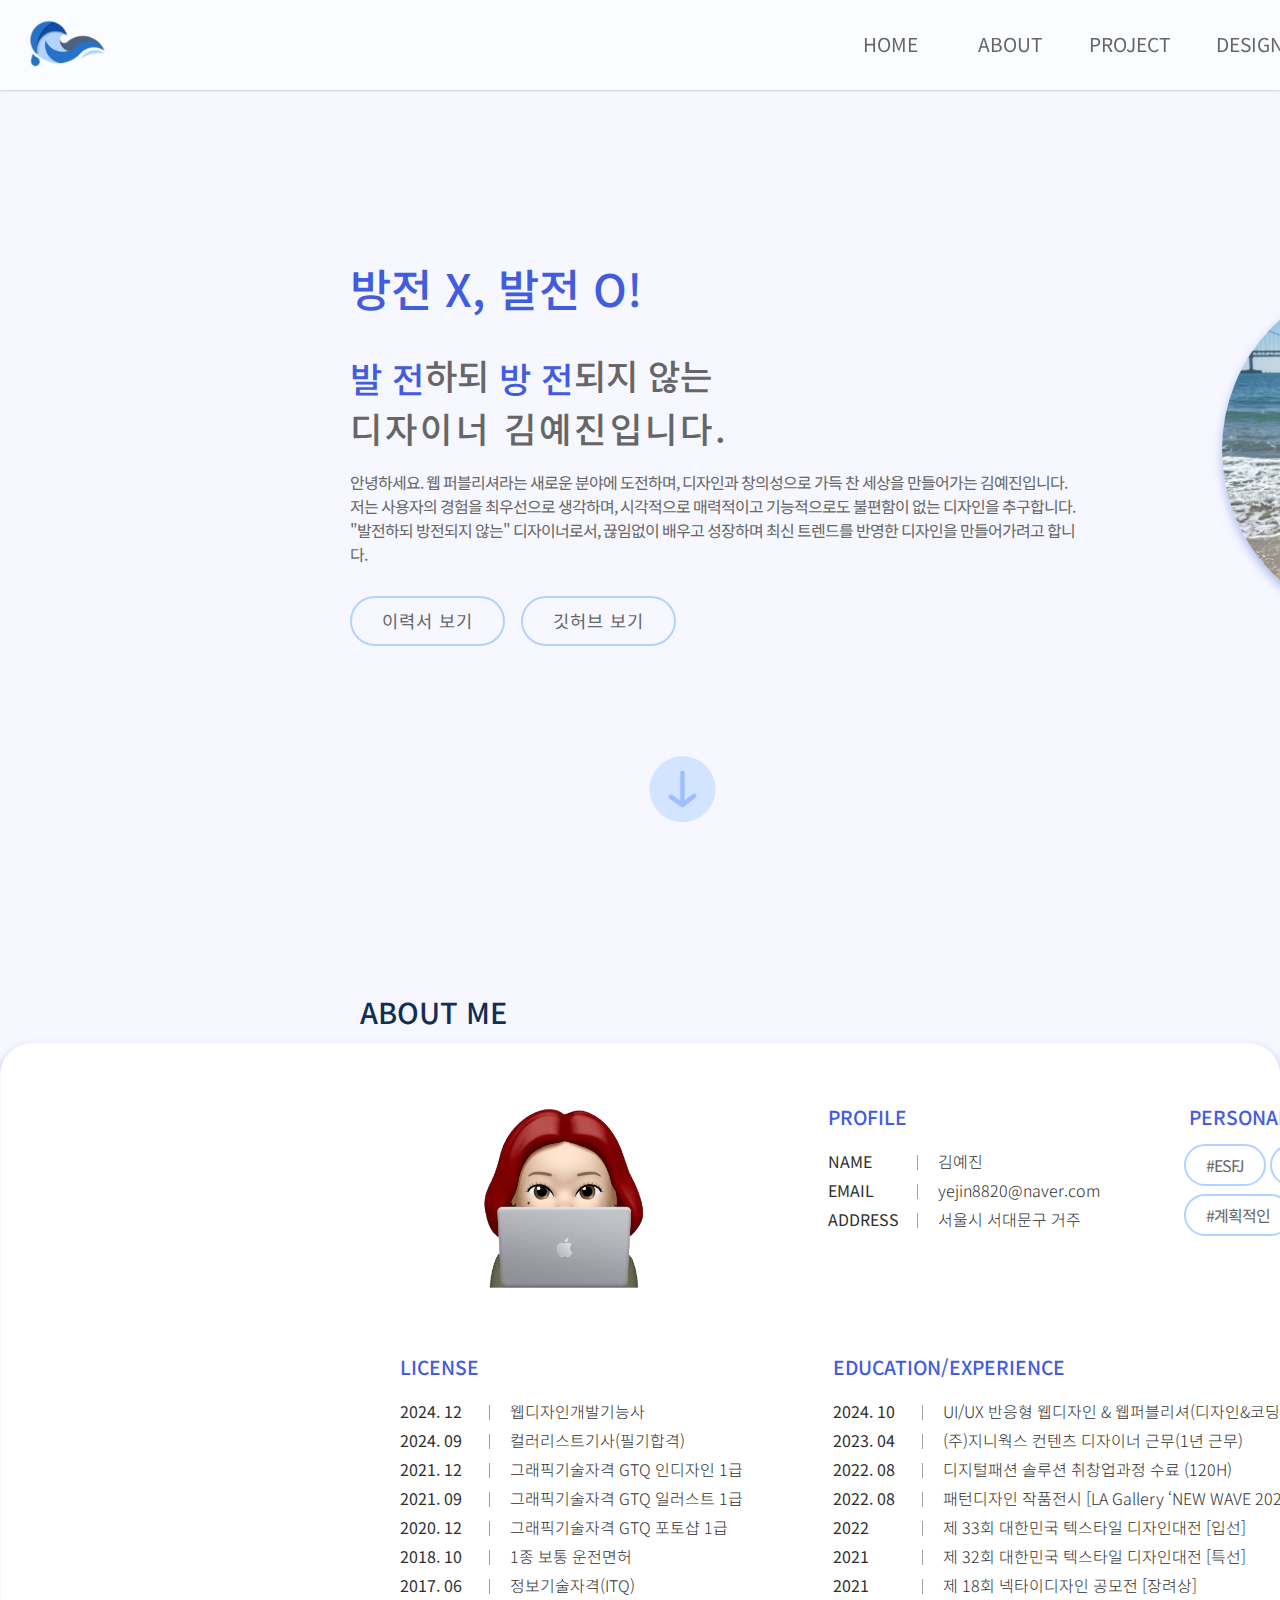
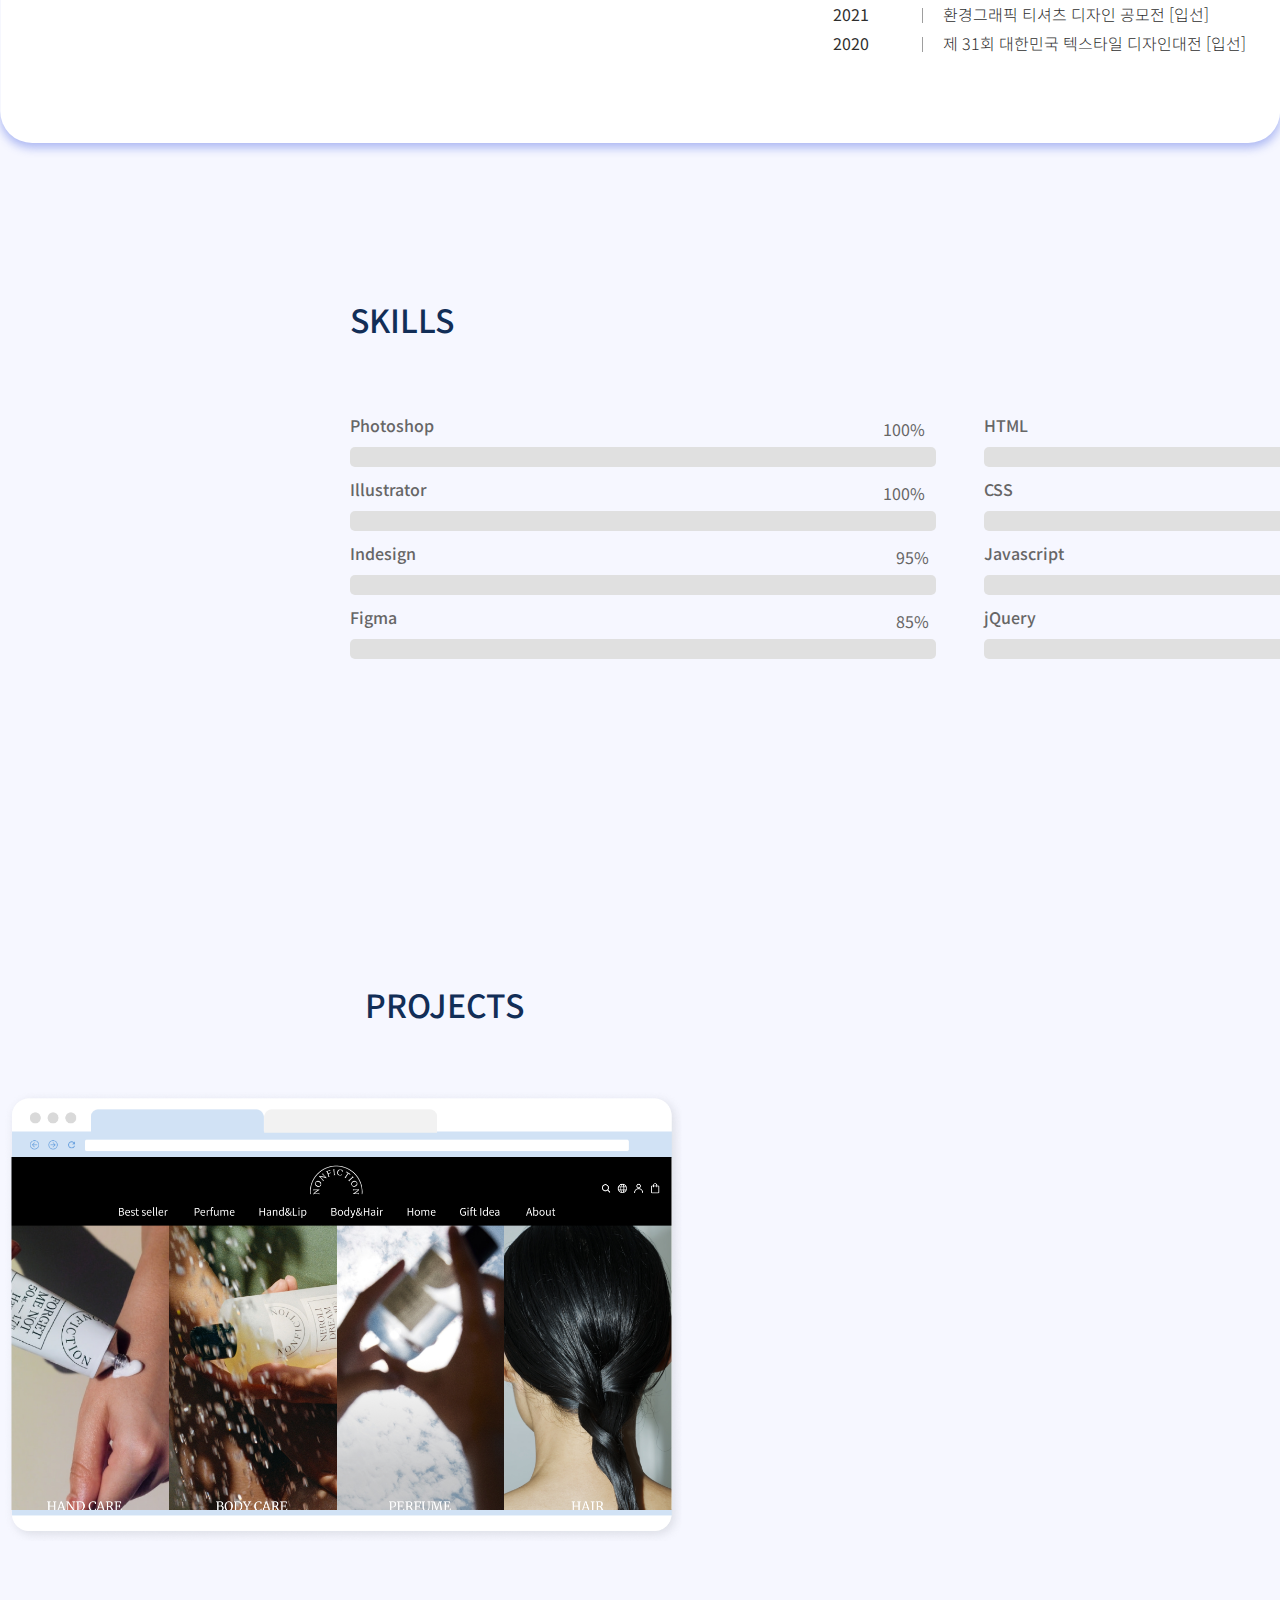
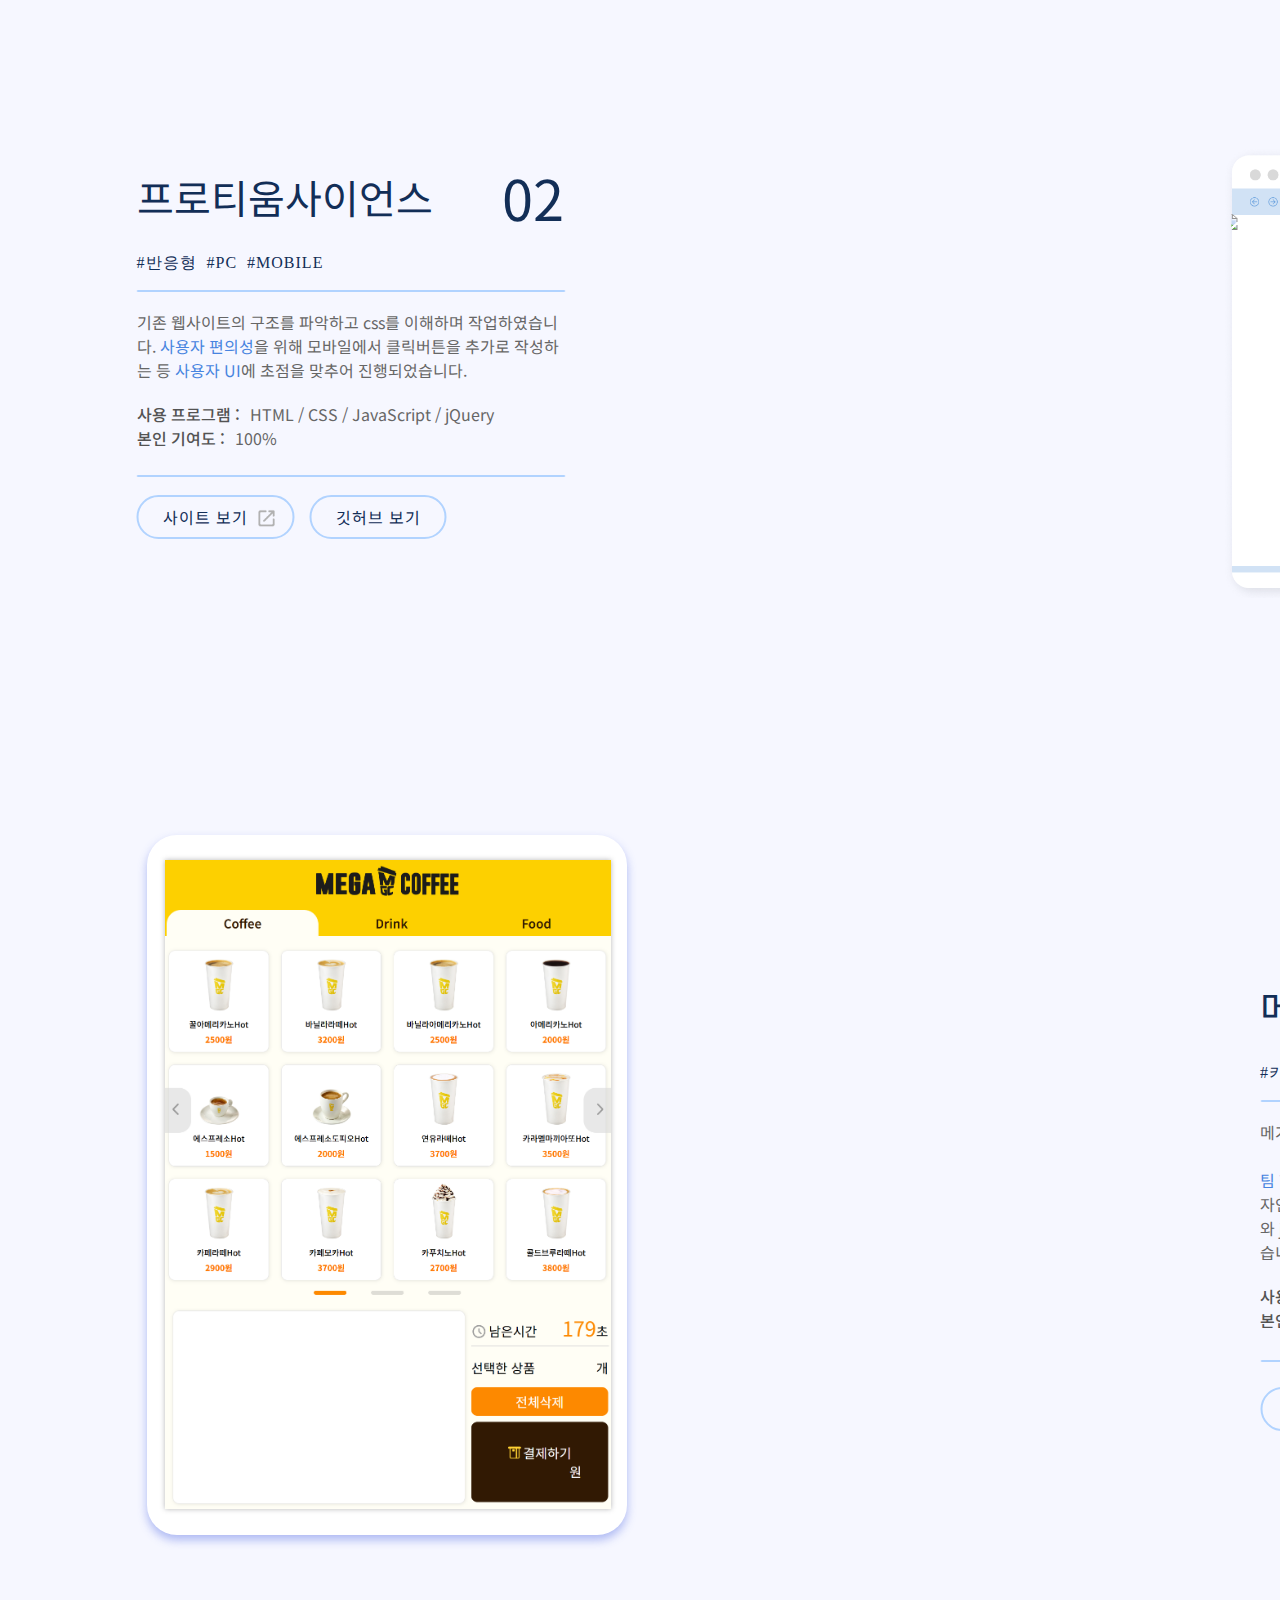
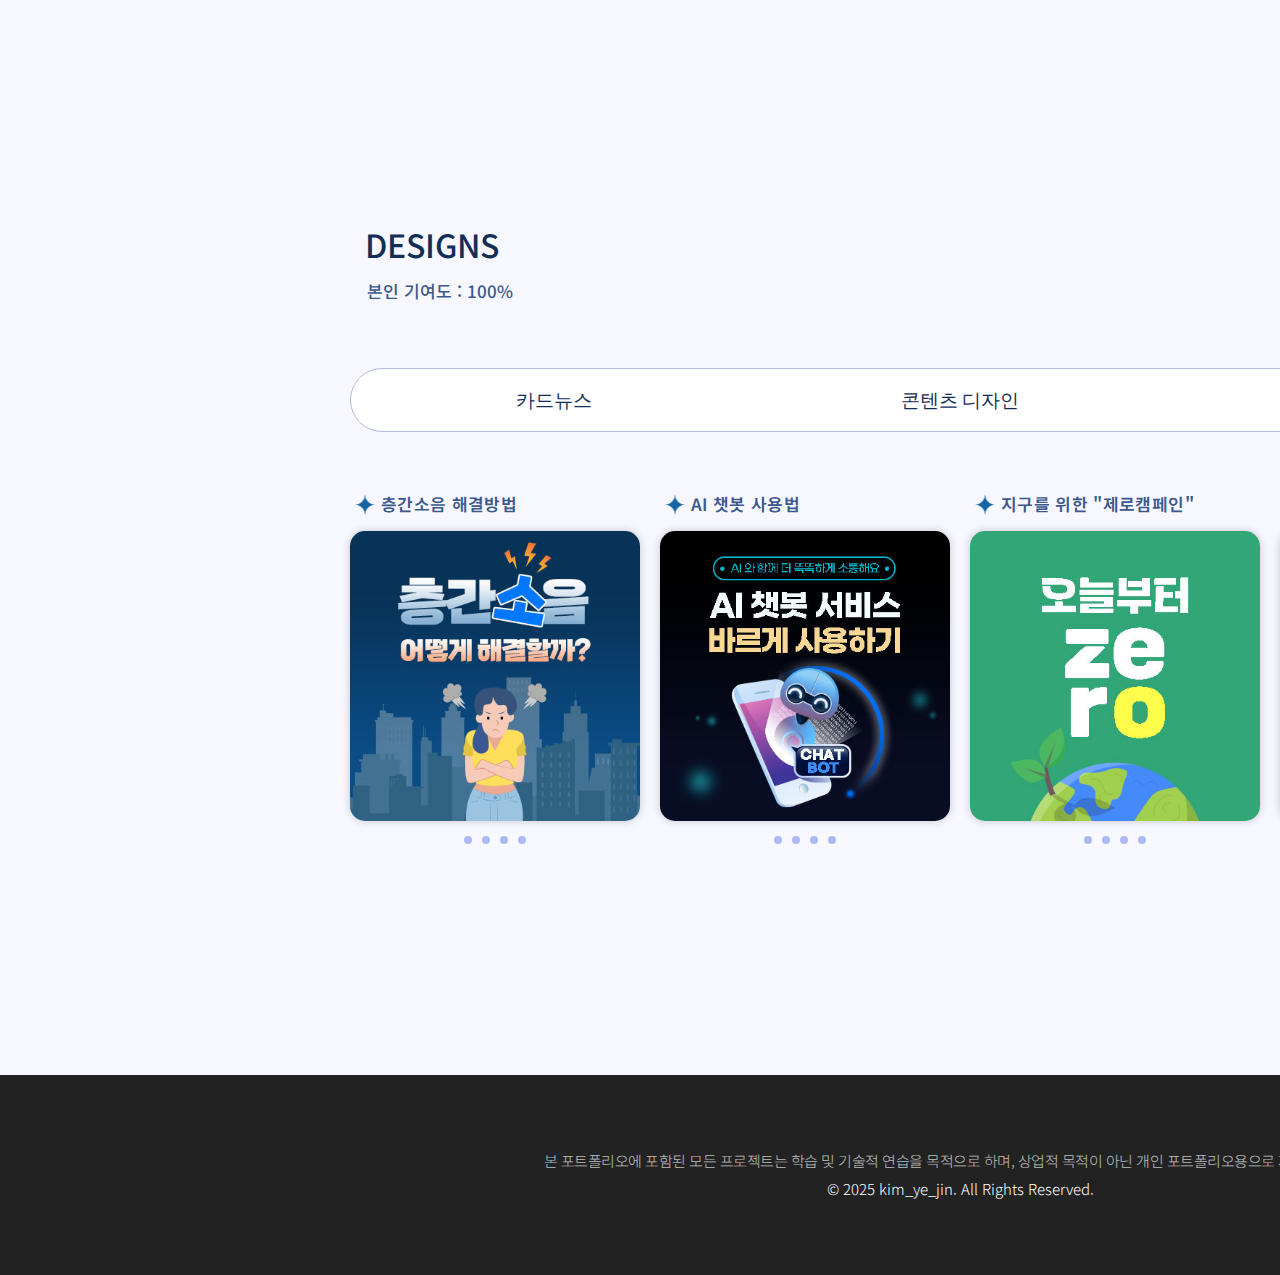
==== index.html @ b855fdb4 "Initial commit" ====
<!DOCTYPE html>
<html lang="ko">
<head>
    <meta charset="UTF-8">
    <meta name="viewport" content="width=device-width, initial-scale=1.0">
    <!-- favicon -->
    <link rel="apple-touch-icon" sizes="57x57" href="imgs/favicon/apple-icon-57x57.png">
    <link rel="apple-touch-icon" sizes="60x60" href="imgs/favicon/apple-icon-60x60.png">
    <link rel="apple-touch-icon" sizes="72x72" href="imgs/favicon/apple-icon-72x72.png">
    <link rel="apple-touch-icon" sizes="76x76" href="imgs/favicon/apple-icon-76x76.png">
    <link rel="apple-touch-icon" sizes="114x114" href="imgs/favicon/apple-icon-114x114.png">
    <link rel="apple-touch-icon" sizes="120x120" href="imgs/favicon/apple-icon-120x120.png">
    <link rel="apple-touch-icon" sizes="144x144" href="imgs/favicon/apple-icon-144x144.png">
    <link rel="apple-touch-icon" sizes="152x152" href="imgs/favicon/apple-icon-152x152.png">
    <link rel="apple-touch-icon" sizes="180x180" href="imgs/favicon/apple-icon-180x180.png">
    <link rel="icon" type="image/png" sizes="192x192" href="imgs/favicon/android-icon-192x192.png">
    <link rel="icon" type="image/png" sizes="32x32" href="imgs/favicon/favicon-32x32.png">
    <link rel="icon" type="image/png" sizes="96x96" href="imgs/favicon/favicon-96x96.png">
    <link rel="icon" type="image/png" sizes="16x16" href="imgs/favicon/favicon-16x16.png">
    <link rel="manifest" href="imgs/favicon/manifest.json">
    <meta name="msapplication-TileColor" content="#ffffff">
    <meta name="msapplication-TileImage" content="imgs/favicon/ms-icon-144x144.png">
    <meta name="theme-color" content="#ffffff">
    <link rel="shortcut icon" href="imgs/favicon/favicon2.png">
    <title>김예진-포트폴리오</title>
    <link rel="stylesheet" href="styles/common.css">
    <link rel="stylesheet" href="styles/intro.css">
    <script src="https://code.jquery.com/jquery-3.7.1.min.js" integrity="sha256-/JqT3SQfawRcv/BIHPThkBvs0OEvtFFmqPF/lYI/Cxo=" crossorigin="anonymous"></script>
    <script src="scripts/intro.js"></script>
    <script src="scripts/modal.js"></script>
    <script src="scripts/swiper.js"></script>
</head>
<body>
<div id="wrapper">
    <header id="header">
        <div class="container">
            <nav>
                <h1>
                    <a href="index.html">김예진의 포트폴리오</a>
                </h1>
                <ul class="gnb">
                    <li>
                        <a href="#home">HOME</a>
                    </li>
                    <li>
                        <a href="#about">ABOUT</a>
                    </li>
                    <li>
                        <a href="#project1">PROJECT</a>
                    </li>
                    <li>
                        <a href="#design">DESIGN</a>
                    </li>
                </ul>
                <ul class="sideNav">
                    <li>
                        <a href="#home">HOME</a>
                    </li>
                    <li>
                        <a href="#about">ABOUT</a>
                    </li>
                    <li>
                        <a href="#project1">PROJECT1</a>
                    </li>
                    <li>
                        <a href="#project2">PROJECT2</a>
                    </li>
                    <li>
                        <a href="#project3">PROJECT3</a>
                    </li>
                    <li>
                        <a href="#design">DESIGN</a>
                    </li>
                    <li>
                        <a href="#footer">DESIGN</a>
                    </li>
                </ul>
            </nav>
        </div>
    </header><!-- // #header End -->

    <div id="main">
        <div class="container">
            <section id="home" class="section">
                <div class="inner">
                    <div class="group group01">
                        <div class="intro">
                            <h3>
                                <span class="desc">
                                    방전 X, 발전 O!
                                </span><br>
                                <span class="line">
                                    <span>발</span>
                                </span>
                                <span class="line">
                                    <span>전</span>
                                </span>
                                하되
                                <span class="line">
                                    <span>방</span>
                                </span>
                                <span class="line">
                                    <span>전</span>
                                </span>
                                되지 않는<br>
                                <span class="note">디자이너 김예진입니다.</span>
                            </h3>
                            <h4>
                                안녕하세요. 웹 퍼블리셔라는 새로운 분야에 도전하며, 디자인과 창의성으로 가득 찬 세상을 만들어가는 김예진입니다.<br>
                                저는 사용자의 경험을 최우선으로 생각하며, 시각적으로 매력적이고 기능적으로도 불편함이 없는 디자인을 추구합니다.<br>
                                "발전하되 방전되지 않는" 디자이너로서, 끊임없이 배우고 성장하며 최신 트렌드를 반영한 디자인을 만들어가려고 합니다.
                            </h6>
                            <div class="links">
                                <a href="https://drive.google.com/file/d/1QbtKqgZjoIJdwl25CCjLU8IOQj7lBeBa/view?usp=sharing" target="_blank">이력서 보기</a>
                                <a href="https://github.com/yexjinxk" target="_blank">깃허브 보기</a>
                            </div>
                        </div>
                        <div class="pic">
                            <img src="imgs/about/IMG_3204.JPG" alt="김예진 사진" />
                        </div>
                    </div>
                </div>
                <div class="scroll-down">
                    <a href="#about">
                        <img src="imgs/about/aboutMe_01.png" alt="아래화살표">
                    </a>
                </div>
            </section>
            <section id="about">
                <h2 class="title">ABOUT ME</h2>
                <div class="box_wrapper"></div>
                <div class="about_ct">
                    <img class="about_img" src="imgs/about/020156617.png" alt="김예진">
                    <div class="about_txt1">
                        <div class="about_tit">
                            <p>PROFILE</p>
                            <dl>
                                <dt class="hidden">프로필</dt>
                                <dd>
                                    <strong>NAME</strong>김예진
                                </dd>
                                <dd>
                                    <strong>EMAIL</strong>yejin8820@naver.com
                                </dd>
                                <dd>
                                    <strong>ADDRESS</strong>서울시 서대문구 거주
                                </dd>
                            </dl>
                        </div>
                    </div>
                    <div class="about_txt2">
                        <div class="about_tit">
                            <p>PERSONALITIES</p>
                            <span>#ESFJ</span>
                            <span>#섬세한</span>
                            <span>#긍정적인</span><br>
                            <span>#계획적인</span>
                            <span>#책임감있는</span>
                        </div>
                    </div>
                </div>
                <div class="about_ct2">
                    <div class="about_txt3">
                        <div class="about_tit">
                            <p>LICENSE</p>
                            <dl>
                                <dt class="hidden">자격증</dt>
                                <dd>
                                    <strong>2024. 12</strong>웹디자인개발기능사
                                </dd>
                                <dd>
                                    <strong>2024. 09</strong>컬러리스트기사(필기합격)
                                </dd>
                                <dd>
                                    <strong>2021. 12</strong>그래픽기술자격 GTQ 인디자인 1급
                                </dd>
                                <dd>
                                    <strong>2021. 09</strong>그래픽기술자격 GTQ 일러스트 1급
                                </dd>
                                <dd>
                                    <strong>2020. 12</strong>그래픽기술자격 GTQ 포토샵 1급
                                </dd>
                                <dd>
                                    <strong>2018. 10</strong>1종 보통 운전면허
                                </dd>
                                <dd>
                                    <strong>2017. 06</strong>정보기술자격(ITQ)
                                </dd>
                            </dl>
                        </div>
                    </div>
                    <div class="about_txt4">
                        <div class="about_tit">
                            <p>EDUCATION/EXPERIENCE</p>
                            <dl>
                                <dt class="hidden">교육/경험사항</dt>
                                <dd>
                                    <strong>2024. 10</strong>UI/UX 반응형 웹디자인 & 웹퍼블리셔(디자인&코딩) 양성과정 수료(760H)
                                </dd>
                                <dd>
                                    <strong>2023. 04</strong>(주)지니웍스 컨텐츠 디자이너 근무(1년 근무)
                                </dd>
                                <dd>
                                    <strong>2022. 08</strong>디지털패션 솔루션 취창업과정 수료 (120H)
                                </dd>
                                <dd>
                                    <strong>2022. 08</strong>패턴디자인 작품전시 [LA Gallery ‘NEW WAVE 2022’展]
                                </dd>
                                <dd>
                                    <strong>2022</strong>제 33회 대한민국 텍스타일 디자인대전 [입선]
                                </dd>
                                <dd>
                                    <strong>2021</strong>제 32회 대한민국 텍스타일 디자인대전 [특선]
                                </dd>
                                <dd>
                                    <strong>2021</strong>제 18회 넥타이디자인 공모전 [장려상]
                                </dd>
                                <dd>
                                    <strong>2021</strong>환경그래픽 티셔츠 디자인 공모전 [입선]
                                </dd>
                                <dd>
                                    <strong>2020</strong>제 31회 대한민국 텍스타일 디자인대전 [입선]
                                </dd>
                            </dl>
                        </div>
                    </div>
            </section>
            <div id="skills">
                <h2 class="title">SKILLS</h2>
                <div class="skill_bar">
                    <div class="skill_left">
                        <div class="photoshop">
                            <p>Photoshop</p>
                            <div class="bar">
                                <span class="pbar" style="--p: 100%;"></span>
                                <span class="bar_counter">100%</span>
                            </div>
                        </div>
                        <div class="illustrator">
                            <p>Illustrator</p>
                            <div class="bar">
                                <span class="pbar" style="--p: 100%;"></span>
                                <span class="bar_counter">100%</span>
                            </div>
                        </div>
                        <div class="indesign">
                            <p>Indesign</p>
                            <div class="bar">
                                <span class="pbar" style="--p: 95%;"></span>
                                <span class="bar_counter">95%</span>
                            </div>
                        </div>
                        <div class="figma">
                            <p>Figma</p>
                            <div class="bar">
                                <span class="pbar" style="--p: 85%;"></span>
                                <span class="bar_counter">85%</span>
                            </div>
                        </div>
                    </div>
                    <div class="skill_right">
                        <div class="html-5">
                            <p>HTML</p>
                            <div class="bar">
                                <span class="pbar" style="--p: 85%;"></span>
                                <span class="bar_counter">85%</span>
                            </div>
                        </div>
                        <div class="css">
                            <p>CSS</p>
                            <div class="bar">
                                <span class="pbar" style="--p: 85%;"></span>
                                <span class="bar_counter">85%</span>
                            </div>
                        </div>
                        <div class="javascript">
                            <p>Javascript</p>
                            <div class="bar">
                                <span class="pbar" style="--p: 70%;"></span>
                                <span class="bar_counter">70%</span>
                            </div>
                        </div>
                        <div class="jquery">
                            <p>jQuery</p>
                            <div class="bar">
                                <span class="pbar" style="--p: 65%;"></span>
                                <span class="bar_counter">65%</span>
                            </div>
                        </div>
                    </div>
                </div>
            </div>
            <section id="project1">
                <h2 class="title">PROJECTS</h2>
                <div class="project1_ct">
                    <div class="frame p1-left">
                        <img src="imgs/pf01/web-frame.png" alt="browser">
                        <a href="pj/nonfiction/index.html" target="_blank" class="hidden">
                            <img src="imgs/pf01/main-desktop.png" alt="project1">
                        </a>
                    </div>
                    <div class="infos p1-right">
                        <div class="infos-box">
                            <div class="title-box">
                                <h3 class="infos-name">논픽션 <em>01</em>
                                </h3>
                                <span>#반응형 &nbsp;#리디자인 &nbsp;#PC &nbsp;#MOBILE</span>
                            </div>
                            <ul class="explain-box">
                                <li>
                                    <p><em>반응형</em> 리디자인 웹사이트, 논픽션 홈페이지입니다.<br>기존 웹사이트를 '쇼핑몰' 홍보 목적으로 재디자인하였으며,<br><em>웹 접근성</em>을 고려하여 HTML로 전체적인 레이아웃과 구조를 잡고, <br>스타일 가이드, 타이포그래피, 여백의 통일성 등 레이아웃을 구성하는데 있어 Figma를 활용했습니다.
                                    </p>
                                </li>
                                <li>
                                    <span class="bold">사용 프로그램 :</span>HTML / CSS / JavaScript / jQuery / Figma
                                </li>
                                <li>
                                    <span class="bold">본인 기여도 :</span>100%
                                </li>
                            </ul>
                            <div class="btn-box">
                                <a href="#" class="ui-components">UI 컴포넌트 보기</a>
                                <a href="pj/nonfiction/index.html" class="demo-site" target="_blank">사이트 보기</a>
                                <a href="https://github.com/yexjinxk/nonfiction" target="_blank">깃허브 보기</a>
                            </div>
                        </div>
                    </div>
                </div>
                <div class="modal-backdrop components">
                    <div class="modal-components">
                        <div class="contents">
                            <h1>UI Components</h1>
                            <p class="img-mask">
                                <img src="imgs/pf01/components.jpg" alt="ui-components">
                            </p>
                        </div>
                        <span class="btn-close">
                            <img src="imgs/common/cancel_8371049.png" alt="닫기">
                        </span>
                    </div>
                </div>
            </section>
            <section id="project2">
                <div class="project2_ct">
                    <div class="infos p2-left">
                        <div class="infos-box">
                            <div class="title-box">
                                <h3 class="infos-name">프로티움사이언스 <em>02</em>
                                </h3>
                                <span>#반응형 &nbsp;#PC &nbsp;#MOBILE</span>
                            </div>
                            <ul class="explain-box">
                                <li>
                                    <p>기존 웹사이트의 구조를 파악하고 css를 이해하며 작업하였습니다. <em>사용자 편의성</em>을 위해 모바일에서 클릭버튼을 추가로 작성하는 등 <em>사용자 UI</em>에 초점을 맞추어 진행되었습니다.
                                    </p>
                                </li>
                                <li>
                                    <span class="bold">사용 프로그램 :</span>HTML / CSS / JavaScript / jQuery
                                </li>
                                <li>
                                    <span class="bold">본인 기여도 :</span>100%
                                </li>
                            </ul>
                            <div class="btn-box">
                                <a href="pj/protium/index.html" class="demo-site" target="_blank">사이트 보기</a>
                                <a href="https://github.com/yexjinxk/protium" target="_blank">깃허브 보기
                                </a>
                            </div>
                            <div class="modal-backdrop components">
                                <div class="modal-components">
                                    <div class="contents">
                                        <h1>UI Components</h1>
                                        <p class="img-mask">
                                            <img src="imgs/pf01/components.png" alt="ui-components">
                                        </p>
                                    </div>
                                    <span class="btn-close">
                                        <img src="imgs/common/cancel_8371049.png" alt="닫기">
                                    </span>
                                </div>
                            </div>
                        </div>
                    </div>
                    <div class="frame p2-right">
                        <img src="imgs/pf01/web-frame.png" alt="browser">
                        <a href="pj/protium/index.html" target="_blank" class="hidden">
                            <img src="imgs/pf02/pro-main-desktop.png" alt="project2">
                        </a>
                    </div>
                </div>
            </section>
            <section id="project3">
                <div class="project3_ct">
                    <div class="frame p3-left">
                        <div onclick="window.open('pj/kiosk/index.html', '_blank')" style="cursor: pointer;">
                            <img src="imgs/pf03/-kiosk.png" alt="project3">
                            <p class="hover-img">
                                <span class="more-icon">
                                    <img src="imgs/common/link.png" alt="이동 버튼">
                                    <span>Click!</span>
                                </span>
                            </p>
                        </div>
                    </div>
                    <div class="infos p3-right">
                        <div class="infos-box">
                            <div class="title-box">
                                <h3 class="infos-name">메가커피 키오스크 <em>03</em>
                                </h3>
                                <span>#키오스크 &nbsp;#리디자인</span>
                            </div>
                            <ul class="explain-box">
                                <li>
                                    <p>메가커피 키오스크 <em>UI 개선</em> 프로젝트입니다.<br><br>
                                    <em>팀 협업 프로젝트</em>로 진행되었고, 브랜드의 아이덴티티에 맞는 디자인적 요소와 사용자 경험을 고려하여 리디자인 후 Javascript와 jQuery를 이용해 동적인 기능을 추가하여 프로젝트를 완성했습니다.
                                    </p>
                                </li>
                                <li>
                            <span class="bold">사용 프로그램 :</span>HTML / CSS / JavaScript / jQuery / Figma
                                </li>
                                <li>
                                    <span class="bold">본인 기여도 :</span>40% (팀 프로젝트)
                                </li>
                            </ul>
                            <div class="btn-box">
                                <a href="pj/kiosk/index.html" class="demo-site" target="_blank">키오스크 바로가기</a>
                                <a href="https://github.com/yexjinxk/kiosk" target="_blank">깃허브 보기</a>
                            </div>
                        </div>
                    </div>
                </div>
            </section>
            <section id="design">
                <h2 class="title">DESIGNS</h2>
                <h4>본인 기여도 : 100%</h4>
                <div class="tab_wrapper">
                    <ul class="tab-menu">
                        <li>
                            <a href="#cardnews">
                                <span>카드뉴스</span>
                            </a>
                        </li>
                        <li>
                            <a href="#contents_design">
                                <span>콘텐츠 디자인</span>
                            </a>
                        </li>
                        <li>
                            <a href="#" class="design_portfolio">
                                <span>실무 웹디자인</span>
                            </a>
                        </li>
                    </ul>
                    <div id="tab-content">
                        <div id="cardnews">
                            <div class="design-container">
                                <div class="subtitle">
                                    <p><img src="imgs/pf04/light.png" alt="bright"></p>
                                    <p>층간소음 해결방법</p>
                                </div>
                                <div class="card">
                                    <ul class="design-box">
                                        <li class="graphic-thumb">
                                            <div class="img_box">
                                                <img src="imgs/pf04/news4-1.jpg" alt="카드뉴스4-1" class="pic">
                                            </div>
                                        </li>
                                        <li class="graphic-thumb">
                                            <div class="img_box">
                                                <img src="imgs/pf04/news4-2.jpg" alt="카드뉴스4-2" class="pic">
                                            </div>
                                        </li>
                                        <li class="graphic-thumb">
                                            <div class="img_box">
                                                <img src="imgs/pf04/news4-3.jpg" alt="카드뉴스4-3" class="pic">
                                            </div>
                                        </li>
                                        <li class="graphic-thumb">
                                            <div class="img_box">
                                                <img src="imgs/pf04/news4-4.jpg" alt="카드뉴스4-4" class="pic">
                                            </div>
                                        </li>
                                    </ul>
                                    <div class="hover-img">
                                        <span class="more-icon">
                                            <img src="imgs/common/search icon.png" alt="돋보기 버튼">
                                        </span>
                                    </div>
                                    <div class="modal-backdrop components">
                                        <div class="modal-components">
                                            <div class="contents">
                                                <p class="img-mask">
                                                    <img src="imgs/pf04/news4-1.jpg" alt="카드뉴스4-1" class="pic">
                                                    <img src="imgs/pf04/news4-2.jpg" alt="카드뉴스4-2" class="pic">
                                                    <img src="imgs/pf04/news4-3.jpg" alt="카드뉴스4-3" class="pic">
                                                    <img src="imgs/pf04/news4-4.jpg" alt="카드뉴스4-4" class="pic">
                                                </p>
                                                <p class="icon">
                                                    <a href="#" class="back"><img src="imgs/common/arrow_back_ios.svg" alt="back"></a>
                                                    <a href="#" class="forward"><img src="imgs/common/arrow_forward_ios.svg" alt="forward"></a>
                                                </p>
                                            </div>
                                            <span class="btn-close">
                                                <img src="imgs/common/cancel_8371049.png" alt="닫기">
                                            </span>
                                        </div>
                                    </div>
                                </div>
                                <div class="custom-pagination" id="pagination1">
                                    <span class="pagination-bullet"></span>
                                    <span class="pagination-bullet"></span>
                                    <span class="pagination-bullet"></span>
                                    <span class="pagination-bullet"></span>
                                </div>
                            </div>
                            <div class="design-container">
                                <div class="subtitle">
                                    <p><img src="imgs/pf04/light.png" alt="bright"></p>
                                    <p>AI 챗봇 사용법</p>
                                </div>
                                <div class="card">
                                    <ul class="design-box">
                                        <li class="graphic-thumb">
                                            <div class="img_box">
                                                <img src="imgs/pf04/news2-1.jpg" alt="카드뉴스2-1" class="pic">
                                            </div>
                                        </li>
                                        <li class="graphic-thumb">
                                            <div class="img_box">
                                                <img src="imgs/pf04/news2-2.jpg" alt="카드뉴스2-2" class="pic">
                                            </div>
                                        </li>
                                        <li class="graphic-thumb">
                                            <div class="img_box">
                                                <img src="imgs/pf04/news2-3.jpg" alt="카드뉴스2-3" class="pic">
                                            </div>
                                        </li>
                                        <li class="graphic-thumb">
                                            <div class="img_box">
                                                <img src="imgs/pf04/news2-4.jpg" alt="카드뉴스2-4" class="pic">
                                            </div>
                                        </li>
                                    </ul>
                                    <div class="hover-img">
                                        <span class="more-icon">
                                            <img src="imgs/common/search icon.png" alt="돋보기 버튼">
                                        </span>
                                    </div>
                                </div>
                                <div class="custom-pagination" id="pagination1">
                                    <span class="pagination-bullet"></span>
                                    <span class="pagination-bullet"></span>
                                    <span class="pagination-bullet"></span>
                                    <span class="pagination-bullet"></span>
                                </div>
                                <div class="modal-backdrop components">
                                    <div class="modal-components">
                                        <div class="contents">
                                            <p class="img-mask">
                                                <img src="imgs/pf04/news2-1.jpg" alt="카드뉴스2-1" class="pic">
                                                <img src="imgs/pf04/news2-2.jpg" alt="카드뉴스2-2" class="pic">
                                                <img src="imgs/pf04/news2-3.jpg" alt="카드뉴스2-3" class="pic">
                                                <img src="imgs/pf04/news2-4.jpg" alt="카드뉴스2-4" class="pic">
                                            </p>
                                            <p class="icon">
                                                <a href="#" class="back"><img src="imgs/common/arrow_back_ios.svg" alt="back"></a>
                                                <a href="#" class="forward"><img src="imgs/common/arrow_forward_ios.svg" alt="forward"></a>
                                            </p>
                                        </div>
                                        <span class="btn-close">
                                            <img src="imgs/common/cancel_8371049.png" alt="닫기">
                                        </span>
                                    </div>
                                </div>
                            </div>
                            <div class="design-container">
                                <div class="subtitle">
                                    <p><img src="imgs/pf04/light.png" alt="bright"></p>
                                    <p>지구를 위한 "제로캠페인"</p>
                                </div>
                                <div class="card">
                                    <ul class="design-box">
                                        <li class="graphic-thumb">
                                            <div class="img_box">
                                                <img src="imgs/pf04/news1-1.jpg" alt="카드뉴스1-1" class="pic">
                                            </div>
                                        </li>
                                        <li class="graphic-thumb">
                                            <div class="img_box">
                                                <img src="imgs/pf04/news1-2.jpg" alt="카드뉴스1-2" class="pic">
                                            </div>
                                        </li>
                                        <li class="graphic-thumb">
                                            <div class="img_box">
                                                <img src="imgs/pf04/news1-3.jpg" alt="카드뉴스1-3" class="pic">
                                            </div>
                                        </li>
                                        <li class="graphic-thumb">
                                            <div class="img_box">
                                                <img src="imgs/pf04/news1-4.jpg" alt="카드뉴스1-4" class="pic">
                                            </div>
                                        </li>
                                    </ul>
                                    <div class="hover-img">
                                        <span class="more-icon">
                                            <img src="imgs/common/search icon.png" alt="돋보기 버튼">
                                        </span>
                                    </div>
                                </div>
                                <div class="custom-pagination" id="pagination1">
                                    <span class="pagination-bullet"></span>
                                    <span class="pagination-bullet"></span>
                                    <span class="pagination-bullet"></span>
                                    <span class="pagination-bullet"></span>
                                </div>
                                <div class="modal-backdrop components">
                                    <div class="modal-components">
                                        <div class="contents">
                                            <p class="img-mask">
                                                <img src="imgs/pf04/news1-1.jpg" alt="카드뉴스1-1" class="pic">
                                                <img src="imgs/pf04/news1-2.jpg" alt="카드뉴스1-2" class="pic">
                                                <img src="imgs/pf04/news1-3.jpg" alt="카드뉴스1-3" class="pic">
                                                <img src="imgs/pf04/news1-4.jpg" alt="카드뉴스1-4" class="pic">
                                            </p>
                                            <p class="icon">
                                                <a href="#" class="back"><img src="imgs/common/arrow_back_ios.svg" alt="back"></a>
                                                <a href="#" class="forward"><img src="imgs/common/arrow_forward_ios.svg" alt="forward"></a>
                                            </p>
                                        </div>
                                        <span class="btn-close">
                                            <img src="imgs/common/cancel_8371049.png" alt="닫기">
                                        </span>
                                    </div>
                                </div>
                            </div>
                            <div class="design-container">
                                <div class="subtitle">
                                    <p><img src="imgs/pf04/light.png" alt="bright"></p>
                                    <p>연금보험 알아보기</p>
                                </div>
                                <div class="card">
                                    <ul class="design-box">
                                        <li class="graphic-thumb">
                                            <div class="img_box">
                                                <img src="imgs/pf04/news3-1.jpg" alt="카드뉴스3-1" class="pic">
                                            </div>
                                        </li>
                                        <li class="graphic-thumb">
                                            <div class="img_box">
                                                <img src="imgs/pf04/news3-2.jpg" alt="카드뉴스3-2" class="pic">
                                            </div>
                                        </li>
                                        <li class="graphic-thumb">
                                            <div class="img_box">
                                                <img src="imgs/pf04/news3-3.jpg" alt="카드뉴스3-3" class="pic">
                                            </div>
                                        </li>
                                        <li class="graphic-thumb">
                                            <div class="img_box">
                                                <img src="imgs/pf04/news3-4.jpg" alt="카드뉴스3-4" class="pic">
                                            </div>
                                        </li>
                                    </ul>
                                    <div class="hover-img">
                                        <span class="more-icon">
                                            <img src="imgs/common/search icon.png" alt="돋보기 버튼">
                                        </span>
                                    </div>
                                </div>
                                <div class="custom-pagination" id="pagination1">
                                    <span class="pagination-bullet"></span>
                                    <span class="pagination-bullet"></span>
                                    <span class="pagination-bullet"></span>
                                    <span class="pagination-bullet"></span>
                                </div>
                                <div class="modal-backdrop components">
                                    <div class="modal-components">
                                        <div class="contents">
                                            <p class="img-mask">
                                                <img src="imgs/pf04/news3-1.jpg" alt="카드뉴스3-1" class="pic">
                                                <img src="imgs/pf04/news3-2.jpg" alt="카드뉴스3-2" class="pic">
                                                <img src="imgs/pf04/news3-3.jpg" alt="카드뉴스3-3" class="pic">
                                                <img src="imgs/pf04/news3-4.jpg" alt="카드뉴스3-4" class="pic">
                                            </p>
                                            <p class="icon">
                                                <a href="#" class="back"><img src="imgs/common/arrow_back_ios.svg" alt="back"></a>
                                                <a href="#" class="forward"><img src="imgs/common/arrow_forward_ios.svg" alt="forward"></a>
                                            </p>
                                        </div>
                                        <span class="btn-close">
                                            <img src="imgs/common/cancel_8371049.png" alt="닫기">
                                        </span>
                                    </div>
                                </div>
                            </div>
                        </div>
                        <div id="contents_design">
                            <ul class="design-box">
                                <li class="graphic-thumb">
                                    <div class="img_box">
                                        <img src="imgs/pf04/cont16.jpg" alt="콘텐츠디자인1" class="pic">
                                    </div>
                                </li>
                                <li class="graphic-thumb">
                                    <div class="img_box">
                                        <img src="imgs/pf04/cont11.jpg" alt="콘텐츠디자인2" class="pic">
                                    </div>
                                </li>
                                <li class="graphic-thumb">
                                    <div class="img_box">
                                        <img src="imgs/pf04/cont12.jpg" alt="콘텐츠디자인3" class="pic">
                                    </div>
                                </li>
                                <li class="graphic-thumb">
                                    <div class="img_box">
                                        <img src="imgs/pf04/cont17.jpg" alt="콘텐츠디자인4" class="pic">
                                    </div>
                                </li>
                                <li class="graphic-thumb">
                                    <div class="img_box">
                                        <img src="imgs/pf04/cont09.jpg" alt="콘텐츠디자인5" class="pic">
                                    </div>
                                </li>
                            </ul>
                            <ul class="design-box">
                                <li class="graphic-thumb">
                                    <div class="img_box">
                                        <img src="imgs/pf04/cont15.jpg" alt="콘텐츠디자인6" class="pic">
                                    </div>
                                </li>
                                <li class="graphic-thumb">
                                    <div class="img_box">
                                        <img src="imgs/pf04/cont22.jpg" alt="콘텐츠디자인7" class="pic">
                                    </div>
                                </li>
                                <li class="graphic-thumb">
                                    <div class="img_box">
                                        <img src="imgs/pf04/cont23.jpg" alt="콘텐츠디자인8" class="pic">
                                    </div>
                                </li>
                                <li class="graphic-thumb">
                                    <div class="img_box">
                                        <img src="imgs/pf04/cont06.jpg" alt="콘텐츠디자인9" class="pic">
                                    </div>
                                </li>
                                <li class="graphic-thumb">
                                    <div class="img_box">
                                        <img src="imgs/pf04/cont21.jpg" alt="콘텐츠디자인10" class="pic">
                                    </div>
                                </li>
                                <li class="graphic-thumb">
                                    <div class="img_box">
                                        <img src="imgs/pf04/cont19.jpg" alt="콘텐츠디자인11" class="pic">
                                    </div>
                                </li>
                            </ul>
                            <ul class="design-box">
                                <li class="graphic-thumb">
                                    <div class="img_box">
                                        <img src="imgs/pf04/cont08.jpg" alt="콘텐츠디자인12" class="pic">
                                    </div>
                                </li>
                                <li class="graphic-thumb">
                                    <div class="img_box">
                                        <img src="imgs/pf04/cont05.jpg" alt="콘텐츠디자인13" class="pic">
                                    </div>
                                </li>
                                <li class="graphic-thumb">
                                    <div class="img_box">
                                        <img src="imgs/pf04/cont18.jpg" alt="콘텐츠디자인14" class="pic">
                                    </div>
                                </li>
                                <li class="graphic-thumb">
                                    <div class="img_box">
                                        <img src="imgs/pf04/cont20.jpg" alt="콘텐츠디자인15" class="pic">
                                    </div>
                                </li>
                                <li class="graphic-thumb">
                                    <div class="img_box">
                                        <img src="imgs/pf04/cont04.jpg" alt="콘텐츠디자인16" class="pic">
                                    </div>
                                </li>
                                <li class="graphic-thumb">
                                    <div class="img_box">
                                        <img src="imgs/pf04/cont14.jpg" alt="콘텐츠디자인17" class="pic">
                                    </div>
                                </li>
                            </ul>
                            <ul class="design-box">
                                <li class="graphic-thumb">
                                    <div class="img_box">
                                        <img src="imgs/pf04/cont07.jpg" alt="콘텐츠디자인18" class="pic">
                                    </div>
                                </li>
                                <li class="graphic-thumb">
                                    <div class="img_box">
                                        <img src="imgs/pf04/cont02.jpg" alt="콘텐츠디자인19" class="pic">
                                    </div>
                                </li>
                                <li class="graphic-thumb">
                                    <div class="img_box">
                                        <img src="imgs/pf04/cont13.jpg" alt="콘텐츠디자인20" class="pic">
                                    </div>
                                </li>
                                <li class="graphic-thumb">
                                    <div class="img_box">
                                        <img src="imgs/pf04/cont03.jpg" alt="콘텐츠디자인21" class="pic">
                                    </div>
                                </li>
                                <li class="graphic-thumb">
                                    <div class="img_box">
                                        <img src="imgs/pf04/cont01.jpg" alt="콘텐츠디자인22" class="pic">
                                    </div>
                                </li>
                            </ul>
                        </div>
                        <div id="web_design">
                            <div class="modal-backdrop components">
                                <div class="modal-components">
                                    <div class="contents">
                                        <p class="img-mask">
                                            <img src="imgs/pf04/web design.png" alt="web_design">
                                        </p>
                                    </div>
                                    <span class="btn-close">
                                        <img src="imgs/common/cancel_8371049.png" alt="닫기">
                                    </span>
                                </div>
                            </div>
                        </div>
                    </div>
                </div>
            </section>
        </div>
    </div>
    <div id="footer">
        <div class="container">
            <div class="ft_txt1">
                본 포트폴리오에 포함된 모든 프로젝트는 학습 및 기술적 연습을 목적으로 하며, 상업적 목적이 아닌 개인 포트폴리오용으로 제작되었습니다.
            </div>
            <div class="ft_txt2">
                © 2025 kim_ye_jin. All Rights Reserved.
            </div>
        </div>
    </div>
</div><!-- // #wrapper End -->
</body>
</html>
---- styles/common.css ----
@charset "utf-8";
@import url('https://fonts.googleapis.com/css2?family=Noto+Sans+KR:wght@100..900&display=swap');
@font-face {
    font-family: 'GmarketSansMedium';
    src: url('https://fastly.jsdelivr.net/gh/projectnoonnu/noonfonts_2001@1.1/GmarketSansMedium.woff') format('woff');
    font-weight: normal;
    font-style: normal;
}


body, div, header, h1, h2, h3, h4, dl, dt, dd, ul, ol, li, p, fieldset, address { box-sizing:border-box; padding:0; margin:0 }
strong, em, a, button, input { box-sizing:border-box }
h1, h2, h3, h4, strong { font-weight:normal; font-size:1rem; }
ul, ol, li { list-style:none }
a { text-decoration:none }
address { font-style:normal }
fieldset { border:0 none }
button { cursor:pointer }

body { 
    height:100vh;
    font-family:"Noto Sans KR", -apple-system, BlinkMacSystemFont, "Malgun Gothic", "맑은 고딕", helvetica, "Apple SD Gothic Neo", sans-serif; 
    line-height:1.5; 
    font-weight:300;
    font-size:16px;
    color:#666; 
}


a, a:hover {
    color:#666
}

img { vertical-align:top;}

.hidden {
    width:0; height:0;
    line-height:0;
    font-size:0;
    text-indent:-9999px;
}

/* 스크롤바 기본 */
::-webkit-scrollbar {
    width:12px;
}

::-webkit-scrollbar-track {
    background: #dadada;
}

::-webkit-scrollbar-thumb {
    background: #888;
    border-radius: 10px;
}

::-webkit-scrollbar-thumb:hover {
    background: #555;
}

html{
    scroll-behavior: smooth;
}

/* *** header *** */
#wrapper {
    min-width:1920px;
    overflow-x:auto
}
section{text-align: center;}

#header {
    position:fixed; left:0; top:0;
    z-index:50;
    display:flex;
    align-items:center;
    width:100%;
    min-width:1024px;
    height:90px;
    background-color:#fbfcff;
    box-shadow: 0 1px 2px 0 rgba(78, 102, 183, 0.28);
    backdrop-filter: blur(8.4px);
}
.container{
    max-width: 1280px;
    width: 100%;
    height: 100%;
    margin: 0 auto;
    padding: 0px 30px;
}
nav{
    height: 90px;
    width: 1280px;
    padding: 25px 0px;
}
nav h1{
    width: 75px; height: 75px;
    position: fixed;
    background: url(../imgs/favicon/favicon-96x96.png) left center / contain no-repeat;
    margin: -20px 0px;
}
nav h1 a{
    width: 100%;height: 100%;
    display: block; text-indent: -9999px;
}
nav .gnb{
    display: flex;
    width: 50%;
    margin-left: 50%;
    align-items: center;
    justify-content: flex-end;
}
nav .gnb li a{
    display: inline-block;
    text-align: center;
    line-height: 2rem;
    font-size: 1.2em;
    position: relative;
    width: 120px;
    height: 40px;
    font-weight: 400;
    padding: 0.2rem;
}
nav .gnb li a.active{
    color: #000000;
}
nav .gnb li a.active::after{
    position: absolute;
    content: "";
    left: 15.5%;
    width: 70%;
    height: 6px;
    background: #a9bde2;
    transform: scalex(1);
    transition: all 0.5s;
    border-radius: 2px;
    bottom: -25px;
    transform-origin: left;
}
nav .gnb li a::after{
    position: absolute;
    content: "";
    left: 15%;
    width: 70%;
    height: 3px;
    background: #a9bde2;
    transform: scalex(0);
    transition: all 0.5s;
    border-radius: 2px;
    bottom: -25px;
    transform-origin: left;
}

/* *** sideNav *** */
.sideNav{
    position: fixed;
    transform: translate(7000%, 80%);
    z-index: 50;
}
.sideNav li a{
    display: block;
    background-color: #b1d3ff;
    width: 10px;
    height: 10px;
    text-indent: -999999px;
    padding: 0.6em;
    margin: 20px auto;
    border-radius: 50%;
}

/* 프로젝트 */
#home, #about{
    min-height: 100vh;
    text-align: center;
}
#skills{
    height: 70vh;
}
#project1{
    height: 75vh;
}
#project2{
    height: 90vh;
}
#project3{
    height: 110vh;
}
#design{
    min-height: 80vh;
}


/* footer */
#footer{
    background-color: #222;
    min-height: 200px;
    display: flex;
    flex-direction: column;
    justify-content: center;
}
#footer .container{
    display: flex;
    flex-direction: column;
    align-items: center;
}
#footer .ft_txt1{
    color: #fff;
    font-size: 15px;
    letter-spacing: -0.5px;
    opacity: 0.7;
    margin-bottom: 5px;
}
#footer .ft_txt2{
    color: #fff;
    font-size: 15px;
}
---- styles/intro.css ----
@charset "utf-8";

/* *** 포트폴리오 *** */
#main {
    width: 100%;
    background-color: #f6f7ff;
}


/* home */
#home {
    width:100%;
    display: flex;
    align-items: center;
    justify-content: center;
    margin-bottom: -20px;
}
#home .inner .group h3 {
    font-size:2.2rem;
    font-weight:500;
    text-align: left;
}
#home .inner .group h3 span{
    color: #425ce0;
}
#home .inner .group h3 .desc{
    font-size:2.8rem;
    color: rgb(66, 92, 224);
    display: block;
    margin-bottom: -25px;
}
#home .inner .group h3 .note{
    letter-spacing: 3.2px;
    color: #666;
}
.line{
    position: relative;
    display: inline-block;
    animation-timeline: auto;
    animation-range-start: normal;
    animation-range-end: normal;
    top: 3px;
    animation: 0.8s ease-in-out 0s infinite alternate none running bounce;
}
.line:nth-child(2n) {
    animation-delay: 0.1s;
    margin-right: -9px;
}
.line:nth-child(2n+1) {
    animation-delay: 0.2s;
}
@keyframes bounce {
    0% {
        transform: translateY(0);
    }
    50% {
        transform: translateY(-10px);
    }
    100% {
        transform: translateY(0);
    }
}
#home .inner .group h4{
    text-align: left;
    display: block;
    margin: 15px 0 30px 0;
    letter-spacing: -1px;
}
#home .inner .group01 {
    display:flex;
    align-items:center;
    justify-content: space-evenly;
    gap: 135px;
}

#home .inner .group01 .pic {
    width: 350px;
    height:350px;
    overflow:hidden;
    border-radius:50%;
    display: flex;
    box-shadow: 0px 5px 10px rgba(66, 92, 224, 0.4);
}
#home .inner .group01 .pic img{
    width: 100%;
    height: 110%;
    object-fit: cover;
    bottom: 10%;
    position: relative;
}
#home .inner .group01 .links{
    text-align: left;
}
#home .inner .group01 .links a{
    display: inline-block;
    padding: 10px 30px;
    border: 2px solid #b1d3ff;
    border-radius: 30px;
    text-align: center;
    font-weight: 400;
    font-size: 1.1rem;
    letter-spacing: 1px;
    --move-hover: -4px;
    --duration: 0.5s;
    transform: translateY(var(--y));
    transition: transform var(--duration) ease, box-shadow var(--duration) ease;
    -webkit-tap-highlight-color: transparent;
}
#home .inner .group01 .links a:hover{
    background-color: #b1d3ff;
    color: #ffffff;
    font-weight: 500;
    transform: translateY(var(--move-hover));
}
#home .inner .group01 .links a:first-child{
    margin-right: 12px;
}
#home .inner .group01 dd {
    margin-bottom:10px
}
#home .inner .group01 strong {
    display:inline-block;
    width:50px;
    margin-right:10px;
    text-align:right;
    color:#9b9b9b
}
#home .inner .group01 .course {
    padding-left:60px
}
#home .scroll-down{
    position: absolute;
    top: 83%;
    left: 50%;
}
#home .scroll-down a img{
    position: absolute;
    width: 85px;
    animation: bounce 1.5s infinite 1.5s;
}

/* about */
.title{
    text-align: left;
    position: relative;
    left: 0;
    font-weight: 500;
    font-size: 2em;
    color: #122e57
}
#about .title{
    font-size: 1.8em;
    padding: 110px 10px 10px;
}
#about .box_wrapper{
    width: 1280px;
    height: 700px;
    background-color: #fff;
    border-radius: 2rem;
    box-shadow: 0px 5px 10px rgba(66, 92, 224, 0.4);
    position: absolute;
    left: 51%;
    transform: translateX(-51%);
}
#about .about_ct{
    display: flex;
    width: 100%;
    justify-content: space-evenly;
    padding-top: 60px;
}
#about .about_ct img{
    width: 250px;
    height: auto;
    max-height: 250px;
    z-index: 1;
    position: relative;
    top:-30px;
    margin-right: 50px;
}
#about .about_ct .about_txt1{
    text-align: left;
}
#about .about_ct .about_txt2{
    text-align: left;
}
.about_tit{position: relative;}
.about_tit p{
    font-size: 1.2em;
    font-weight: 500;
    margin-bottom: 12px;
    color: #425ce0;
}
.about_tit strong{
    display: inline-block;
    width: 80px;
    margin-right: 30px;
    text-align: left;
    color: #2e2e2e;
    position: relative;
}
.about_tit strong::after{
    width: 1px;
    height: 15px;
    position: absolute;
    background: #868686;
    content: '';
    opacity: 80%;
    right: -10px;
    top: 6px;
}
.about_tit dl{
    color: #2e2e2e;
}
.about_tit dd{
    margin: 5px 0px;
}
.about_txt2 .about_tit span{
    display: inline-block;
    padding: 7px 20px;
    border: 2px solid #b1d3ff;
    border-radius: 25px;
    text-align: center;
    font-weight: 400;
    margin: 0px 5px 8px -5px;
    letter-spacing: -1px;
}
#about .about_ct2{
    text-align: left;
    display: flex;
    padding: 0px 50px 0px;
    gap: 90px;
}
#about .about_ct .about_txt2{
    text-align: left;
}

/* skills */
#skills{
    position: relative;
    width: 100%;
}
#skills .title{
    text-align: left;
    position: relative;
    left: 0;
    padding: 115px 0px 50px;
    font-weight: 500;
}
.skill_bar{
    display: flex;
    justify-content: space-between;
    margin: 20px 0;
    position: relative;
}
.skill_bar p{
    text-align: left;
    margin: 0;
    font-weight: 500;
}
.skill_left, .skill_right {
    width: 48%; 
    text-align: left;
}
.bar {
    position: relative;
    background-color: #e0e0e0; 
    border-radius: 5px;
    height: 20px;
    margin: 10px 0;
}
.pbar {
    display: block;
    height: 100%;
    background-color: #425ce0;
    width: 0; 
    border-radius: 5px;
    transition: width 0.8s cubic-bezier(0, 0, 0.54, 0.89); 
}
.bar_counter {
    position: absolute;
    top: -30px;
    right: -10px;
    transform: translateX(-50%);
    font-weight: 400;
}

/* projects */
#project1 .title{
    text-align: left;
    position: relative;
    left: 0;
    padding: 170px 15px 60px;
    font-weight: 500;
}
#project1 .project1_ct{
    display: flex;
    gap: 70px;
}
#project2 .project2_ct{
    display: flex;
    justify-content: space-between;
    padding-top: 30vh;
}
#project3 .project3_ct{
    display: flex;
    justify-content: center;
    align-items: center;
    padding-top: 17vh;
}
#project3 .project3_ct .frame{
    max-width: 600px;
}
.frame{
    position: relative;
    width: 100%;
    max-width: 683px;
    top: -13px;
}
.frame a{
    display: block;
    transition: transform 4s ease;
}
.frame img{
    position: absolute;
    width: 100%;
    left: -10px;
    top: 0;
}
.frame .hidden{
    position: absolute;
    display: block;
    width: 670px;
    height: 353px;
    left: 3px;
    top: 72px;
    overflow: hidden;
}
#project3 .frame .hidden{
    position: absolute;
    display: block;
    width: 345px;
    height: 510px;
    left: 165px;
    top: 54px;
    overflow: hidden;
}
#project3 .frame div{
    background-color: #fff;
    width: 480px;
    position: relative;
    height: 700px;
    box-shadow: 0px 5px 10px rgba(66, 92, 224, 0.4);
    border-radius: 30px;
}
#project3 .frame div > img{
    position: absolute;
    width: 93%;
    left: 18px;
    top: 25px;
    box-shadow: 0px 0px 5px rgba(69, 70, 75, 0.4);
}
.project3_ct{
    position: relative;
}
.project3_ct .frame .hover-img{
    position: absolute;
    width: 480px;
    height: 700px;
    background: rgb(28 28 27 / 70%);
    display: flex;
    justify-content: center;
    align-items: center;
    opacity: 0;
    transition: all 0.5s;
    border-radius: 15px;
}
.project3_ct .frame> div:hover .hover-img{
    opacity: 1;
    transition: all 0.5s;
    cursor: pointer;
}
.project3_ct .frame .hover-img .more-icon{
    display: flex; 
    justify-content: center; 
    align-items: center;
    position: absolute;
    top: 45%; 
    left: 45%; 
}
.project3_ct .frame .hover-img .more-icon img, .project3_ct .frame .hover-img .more-icon span {
    animation: scaleUpDown 1.5s ease-in-out infinite;
}
.project3_ct .frame .hover-img .more-icon span{
    color: #ffffff;
    font-weight: 400;
    margin: 65px 0 0 5px;
}
.project3_ct .frame .hover-img img{
    width: 70px;
    height: auto;
}
.infos{
    width: 35%;
    position: relative;
}
.title-box{
    text-align: left;
}
.title-box span{
    letter-spacing: 1px;
    text-transform: uppercase;
    font-family: "GmarketSansMedium";
    color: #122e57;
}
.title-box span::before{
    content: "";
    position: absolute;
    width: 100%;
    height: 0px;
    top: 135px;
    border: 1px solid #b1d3ff;
    border-radius: 50px;
}
#project1 .title-box span::after{
    top: 370px;
    left: 0;
    content: "";
    position: absolute;
    width: 100%;
    height: 0px;
    border: 1px solid #b1d3ff;
    border-radius: 50px;
}
#project2 .title-box span::after{
    top: 320px;
    left: 0;
    content: "";
    position: absolute;
    width: 100%;
    height: 0px;
    border: 1px solid #b1d3ff;
    border-radius: 50px;
}
#project3 .title-box span::after{
    top: 395px;
    left: 0;
    content: "";
    position: absolute;
    width: 100%;
    height: 0px;
    border: 1px solid #b1d3ff;
    border-radius: 50px;
}
#project3 .infos-name{
    letter-spacing: -1px;
}
.infos-name{
    font-size: 2.5em;
    margin-bottom: 10px;
    font-family: "GmarketSansMedium", Noto Sans KR;
    display: flex;
    justify-content: space-between;
    align-items: center;
    color: #122e57;
}
#project1 .infos-name em{
    margin-left: 150px;
    font-size: 3.5rem;
    font-style: normal;
}
#project2 .infos-name em{
    font-size: 3.5rem;
    font-style: normal;
}
#project3 .infos-name em{
    font-size: 3.5rem;
    font-style: normal;
}
#project3 .explain-box{
    margin: 35px 0 55px;
}
.explain-box{
    margin: 35px 0 45px;
    text-align: left;
    font-weight: 400;
}
#project1 .explain-box{
    margin: 35px 0 50px;
}

.explain-box li:nth-child(1){
    margin-bottom: 20px;
}
.explain-box p{
    line-height: 24px;
    font-weight: 400;
}
.explain-box em{
    font-style: normal;
    color: #4784e0
}
.bold{
    margin-right: 10px;
    font-weight: 500;
    color: #535353;
}
.btn-box{
    margin-top: 20px;
    display: flex;
}
.btn-box a{
    display: inline-block;
    padding: 8px 24px;
    border: 2px solid #b1d3ff;
    border-radius: 50px;
    text-align: center;
    font-weight: 400;
    letter-spacing: 1px;
    color: #122e57;
    --move-hover: -4px;
    --duration: 0.5s;
    transform: translateY(var(--y));
    transition: transform var(--duration) ease, box-shadow var(--duration) ease;
    -webkit-tap-highlight-color: transparent;
}
.btn-box a:hover{
    transform: translateY(var(--move-hover));
    box-shadow: 0px 2px 4px rgba(66, 92, 224, 0.4);
    background-color: #122e57;
    color: #fff;
    border: 2px solid #122e57;
}
.btn-box a:first-child{
    margin-right: 15px;
    padding: 8px 45px 8px 24px;
}
#project1 .infos{
    width: 40%;
}
#project1 .btn-box a:nth-child(2){
    padding: 8px 45px 8px 24px;
}
#project1 .btn-box a{
    margin-right: 10px;
    letter-spacing: 0px;
}
#project1 .btn-box a:first-child{
    padding: 8px 24px;
}
#project1 .btn-box a:last-child{
    margin-right: 0px;
}
#project1 .btn-box a:first-child::after{
    background: none;
}
#project1 .btn-box a:nth-child(2)::after{
    content: '';
    position: absolute;
    width: 30px;
    height: 30px;
    background: url(../imgs/common/icon-new-window.png) no-repeat 100% 2px;
    background-size: 22px;
}
.btn-box a:first-child::after{
    content: '';
    position: absolute;
    width: 30px;
    height: 30px;
    background: url(../imgs/common/icon-new-window.png) no-repeat 100% 2px;
    background-size: 22px;
}
#project1 .frame.p1-left{
    margin-top: 10px;
}

/* projects animation */
.frame.p1-left,
.infos.p1-right,.infos.p2-left,
.frame.p2-right,.frame.p3-left,
.infos.p3-right {
    transition: transform 0.8s ease;
}
.frame.p1-left, .infos.p2-left, .frame.p3-left {
    transform: translateX(-50%);
}
.infos.p1-right, .frame.p2-right, .infos.p3-right {
    transform: translateX(50%); 
}
.animate .frame.p1-left, .animate .infos.p2-left, .animate .frame.p3-left {
    transform: translateX(0); 
}
.animate .infos.p1-right, .animate .frame.p2-right, .animate .infos.p3-right {
    transform: translateX(0); 
}


/* design 영역 */
#design{
    position: relative;
    width: 100%;
    padding-bottom: 15vh;
    padding-top: 15vh;
}
#design .title{
    padding: 0px 15px;
}
#design h4{
    text-align: left;
    padding: 10px 17px 0px;
    color: #3c588d;
    font-weight: 500;
    font-size: 17px;
}
#design .tab-menu{
    display: flex;
    margin: 4rem auto;
    padding: 18px 0;
    border-radius: 50px;
    border: 1px solid #b0bddd;
    background: #ffffff;
}
#design .tab-menu span{
    font-family: "GmarketSansMedium";
    font-size: 1.2em;
    color: #122e57;
}
#design .tab-menu li{
    display: flex;
    align-items: center;
    justify-content: center;
    width: 33.3333%;
}
#design .tab-menu li > a{
    padding: 0 20px;
    border-radius: 30px;
    background-color: transparent;
    text-align: center;
    color: #2c3d57;
    display: inline-block;
    transition: all 0.3s;
    display: flex;
    flex-direction: column;
}
#design .tab-menu li a::after{
    position: relative;
    content: "";
    width: 100%;
    height: 3px;
    transform-origin: left;
    background: #a9bde2;
    transform: scalex(0);
    transition: all 0.5s;
    border-radius: 2px;
    margin-bottom: -5px;
    display: block;
}
#design .tab-menu li a:hover::after{
    transform: scalex(1);
}
#design .tab-menu li > a.active::after{
    transform: scalex(1);
}
#design .tab-menu li > a.active span{
    color: #4a6cac;
}
#design .tab_wrapper .tab-menu li:nth-child(3) > a span::after{
    content: '';
    position: absolute;
    width: 30px;
    height: 50px;
    background: url(../imgs/common/icon-new-window.png) no-repeat 100% -1.55px;
    background-size: 27px;
}
#cardnews{
    display: flex;
    align-items: flex-start;
    justify-content: space-between;
    padding-top: 35px;
}
.design-container{
    position: relative;
    margin-bottom: 20px;
}
.design-container .subtitle{
    position: absolute;
    display: flex;
    top: -40px;
    margin-left: 5px;
}
.design-container .subtitle p{
    margin-right: 6px;
    color: #3c588d;
    font-weight: 600;
    font-size: 17px;
    letter-spacing: 0.35px;
}
.design-container .subtitle p img{
    width: 20px;
    height: auto;
    margin-top: 3px;
}
#cardnews ul.design-box{
    display: flex;
    flex-direction: row;
    position: relative;
    width: 290px;
    height: 290px;
    overflow: hidden;
    border-radius: 15px;
    box-shadow: 0px 0px 8px rgba(0, 0, 0, 0.2);
    margin-bottom: 15px;
}
#cardnews .graphic-thumb{
    overflow: hidden;
    position: absolute;
    top: 0;
    left: 100%;
}
#cardnews .graphic-thumb:first-child{
    left: 0;
}
#cardnews .graphic-thumb .img_box{
    width: 100%;
    height: 290px;
    overflow: hidden;
    text-align: center;
    display: flex;
    justify-content: center;
}
#cardnews .graphic-thumb img{
    height: 290px;
}
#cardnews .hover-img{
    position: absolute;
    top: 0;
    width: 290px;
    height: 290px;
    background: rgba(72, 100, 131, 0.8);
    text-align: center;
    line-height: 3;
    display: flex;
    justify-content: center;
    align-items: center;
    opacity: 0;
    transition: all 0.3s;
    border-radius: 15px;
}
#cardnews .card:hover .hover-img{
    opacity: 1;
    transition: all 0.3s;
    cursor: pointer;
}
@keyframes scaleUpDown {
    0% {
        transform: scale(1); 
    }
    50% {
        transform: scale(1.3);
    }
    100% {
        transform: scale(1);
    }
}
#cardnews .card .hover-img .more-icon img {
    animation: scaleUpDown 1.5s ease-in-out infinite;
}
#cardnews .card .hover-img img{
    width: 65px;
    height: auto;
}
#cardnews .custom-pagination {
    position:relative;
    z-index:20;
    width:100%;
    display: flex;
    justify-content: center;
}
#cardnews .custom-pagination .pagination-bullet{
    width: 8px;
    height: 8px;
    background-color: rgba(66, 92, 224, .4);
    border-radius: 50%;
    margin: 0 5px;
}
#contents_design{
    display: none;
    align-items: flex-start;
    justify-content: center;
    gap: 25px;
}
#contents_design.active{
    display: flex;
}
#contents_design .design-box{
    display: flex;
    justify-content: space-between;
    position: relative;
    flex-direction: column;
    height: 1590px;
}
#contents_design ul.design-box .graphic-thumb{
    width: 285px;
    height: fit-content;
    overflow: hidden;
    position: relative;
    border-radius: 15px;
    box-shadow: 0px 0px 8px rgba(0, 0, 0, 0.2);
}
#contents_design ul.design-box .graphic-thumb a{
    width: 100%;
    display: block;
}
#contents_design ul.design-box .graphic-thumb .img_box{
    width: 100%;
    height: auto;
    overflow: hidden;
    text-align: center;
    display: flex;
    justify-content: center;
}
#contents_design ul.design-box .graphic-thumb img{
    width: 100%;
    height: auto;
}
#web_design .modal-backdrop .contents{
    padding: 20px 20px 20px 25px;
}   
#web_design .modal-backdrop .modal-components .contents{
    width: 100%;
    max-width: 1440px;
    height: 150vh;
    background-color: #f1f1f1;
    overflow: hidden;
    position: relative;
    border-radius: 30px;
}   
#web_design .modal-backdrop .modal-components .contents .img-mask{
    width: 100%;
    height: 100%;
    overflow: auto;
}
#web_design .modal-backdrop .modal-components .contents .img-mask img{
    max-width: 100%;
    object-fit: contain;
}   


/* ui 컴포넌트 */
.modal-backdrop{
    display: none;
    position: fixed;
    left: 0;
    top: 0;
    width: 100%;
    height: 100%;
    background-color: rgba(0, 0, 0, 0.7);
    z-index: 100;
}   
.modal-backdrop .modal-components{
    display: flex;
    height: 100vh;
    justify-content: center;
    align-items: center;
}   
.modal-backdrop .contents{
    padding: 20px 30px;
    max-height: calc(100vh - 60px);
}
#project1 .modal-backdrop .modal-components .contents{
    width: 75%;
    max-width: 1440px;
    height: 76vh;
    background-color: #f1f1f1;
    overflow: hidden;
    border-radius: 30px;
}   
.modal-backdrop .modal-components .contents h1{
    font-size: 1.4rem;
    color: #1a1a1a;
    text-align: left;
    margin: 0px 35px 10px;
    font-weight: 500;
}
#project1 .modal-backdrop .modal-components .img-mask{
    width: 95%;
    max-width: 1300px;
    margin: 0 auto;
}
.modal-backdrop .btn-close{
    position: fixed;
    right: 20px;
    top: 20px;
    cursor: pointer;
}
.modal-backdrop .btn-close img{
    width: 45px;
}
#cardnews .modal-backdrop{
    background-color: rgba(0, 0, 0, 0.75)
}
#cardnews .modal-backdrop .modal-components .contents{
    width: 100%;
    max-width: 1440px;
    height: 150vh;
    overflow: hidden;
    position: relative;
}   
#cardnews .modal-backdrop .modal-components .contents .img-mask{
    width: 100%;
    height: 100%;
    overflow: auto;
}
#cardnews .modal-backdrop .modal-components .contents .img-mask img{
    max-width: 100%;
    object-fit: contain;
    display: none;
    width: 500px;
    position: relative;
    left: 50%;
    top: 50%;
    transform: translate(-50%, -50%);
}   
#cardnews .modal-backdrop .modal-components .contents .img-mask img:first-child{
    display: block;
}
#cardnews .modal-backdrop .modal-components .contents .icon{
    position: absolute;
    top: 50%;
    left: 50%;
    display: flex;
    justify-content: space-around;
    gap: 390px;
    transform: translate(-50%, -50%);
    width: 490px;
    padding-left: 2px;
}
#cardnews .modal-backdrop .modal-components .contents .icon img{
    width: 55px;
}
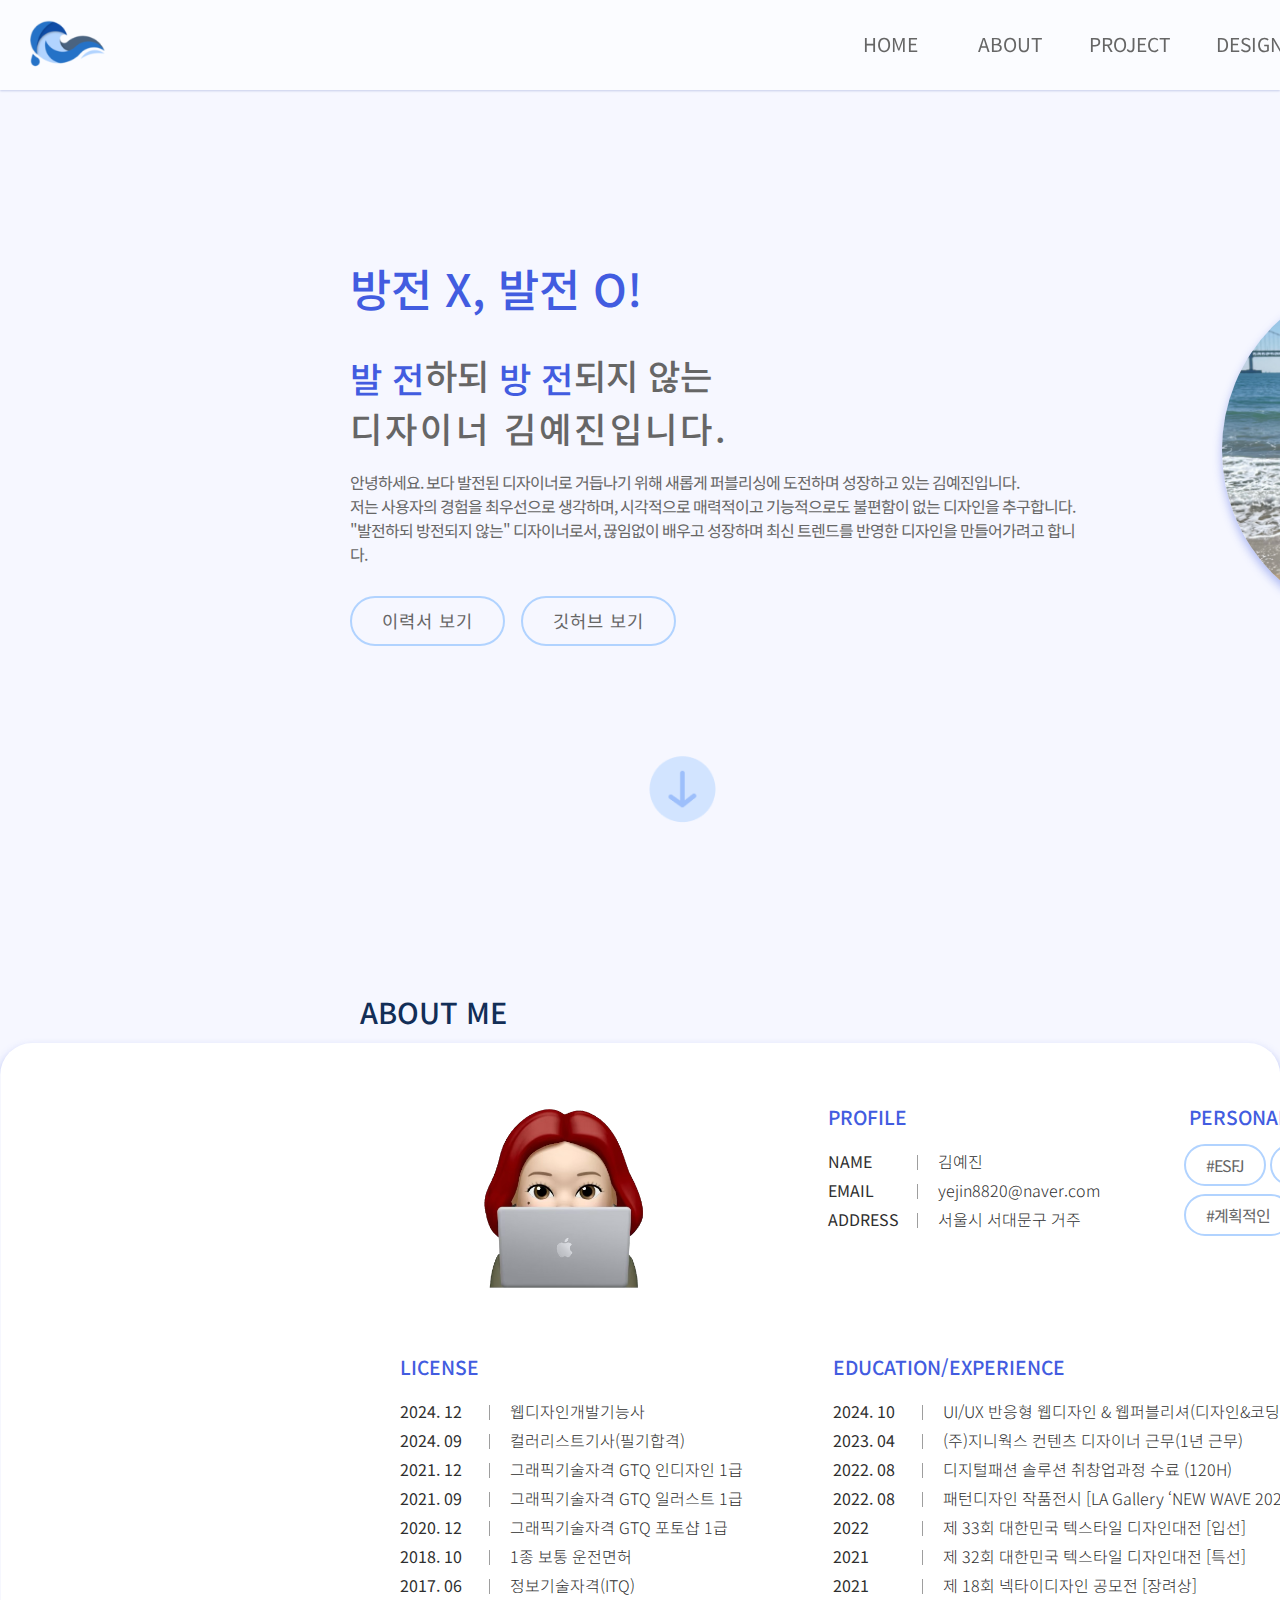
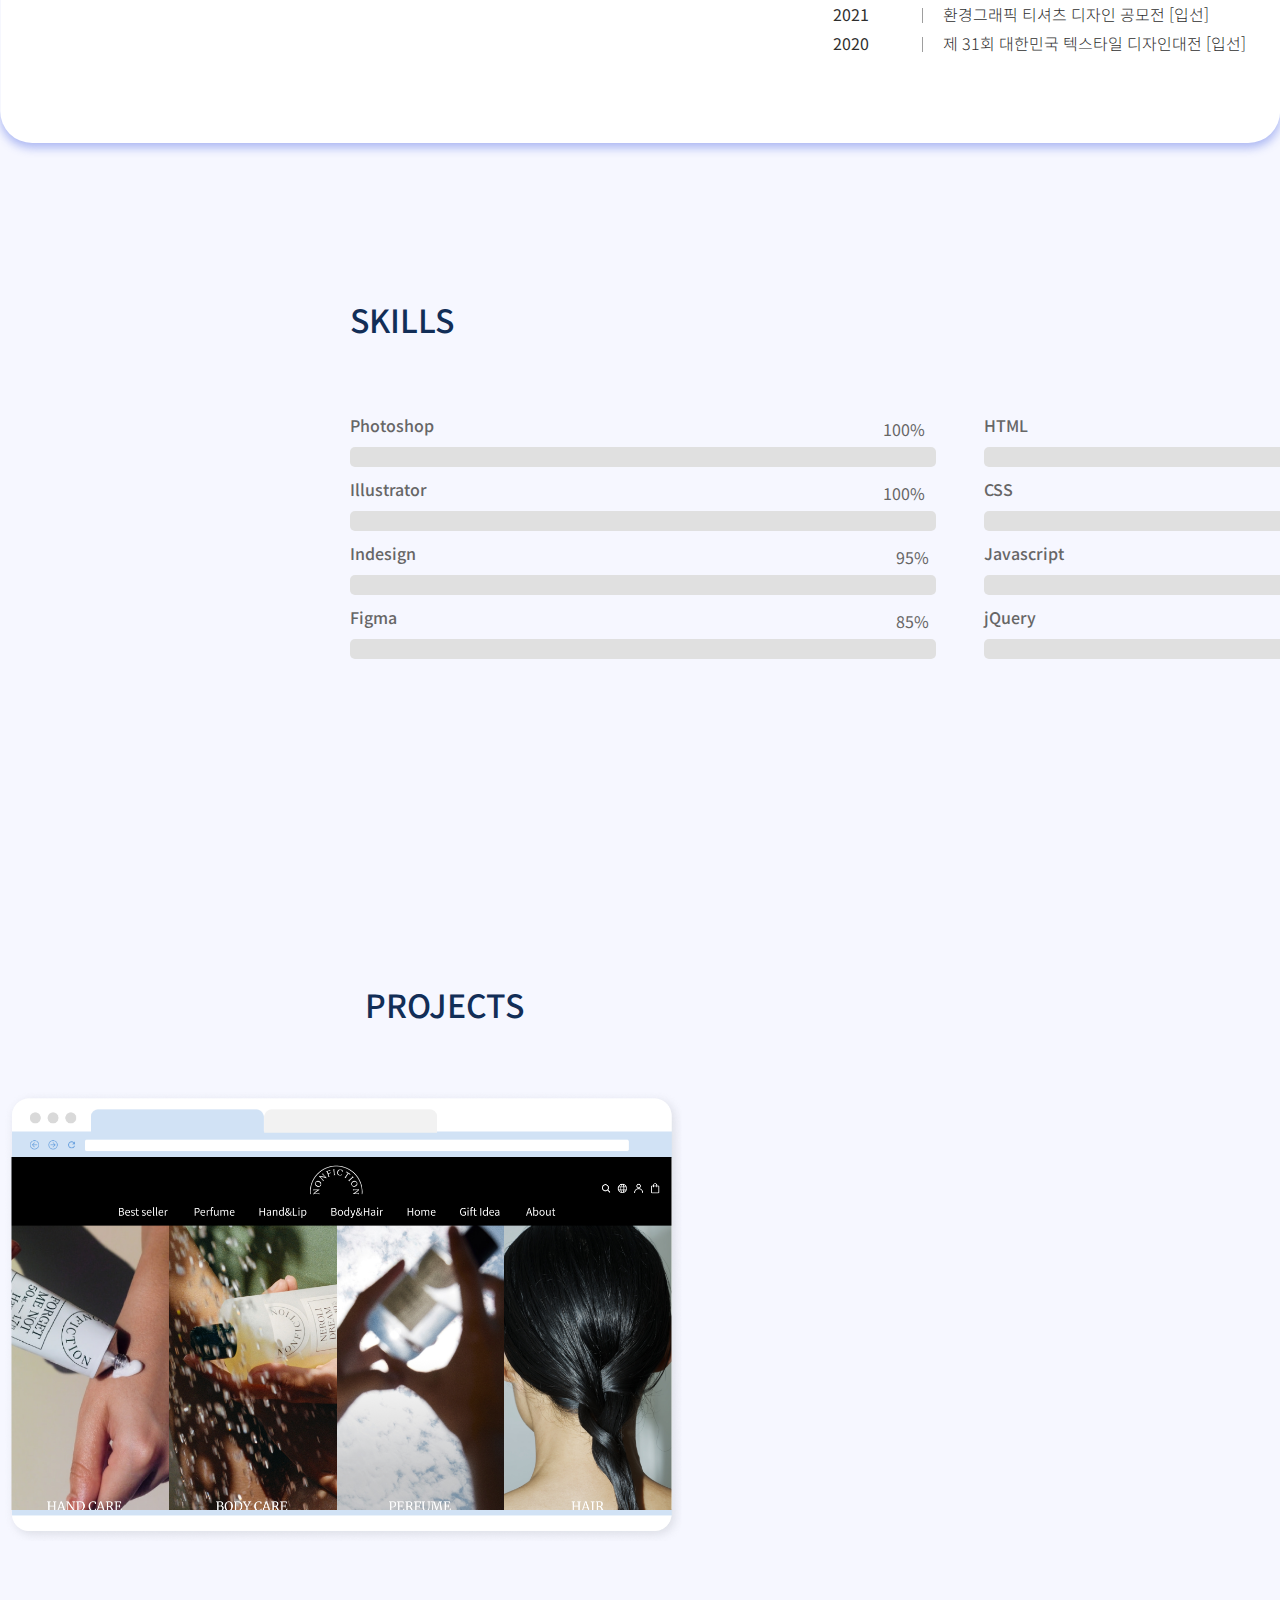
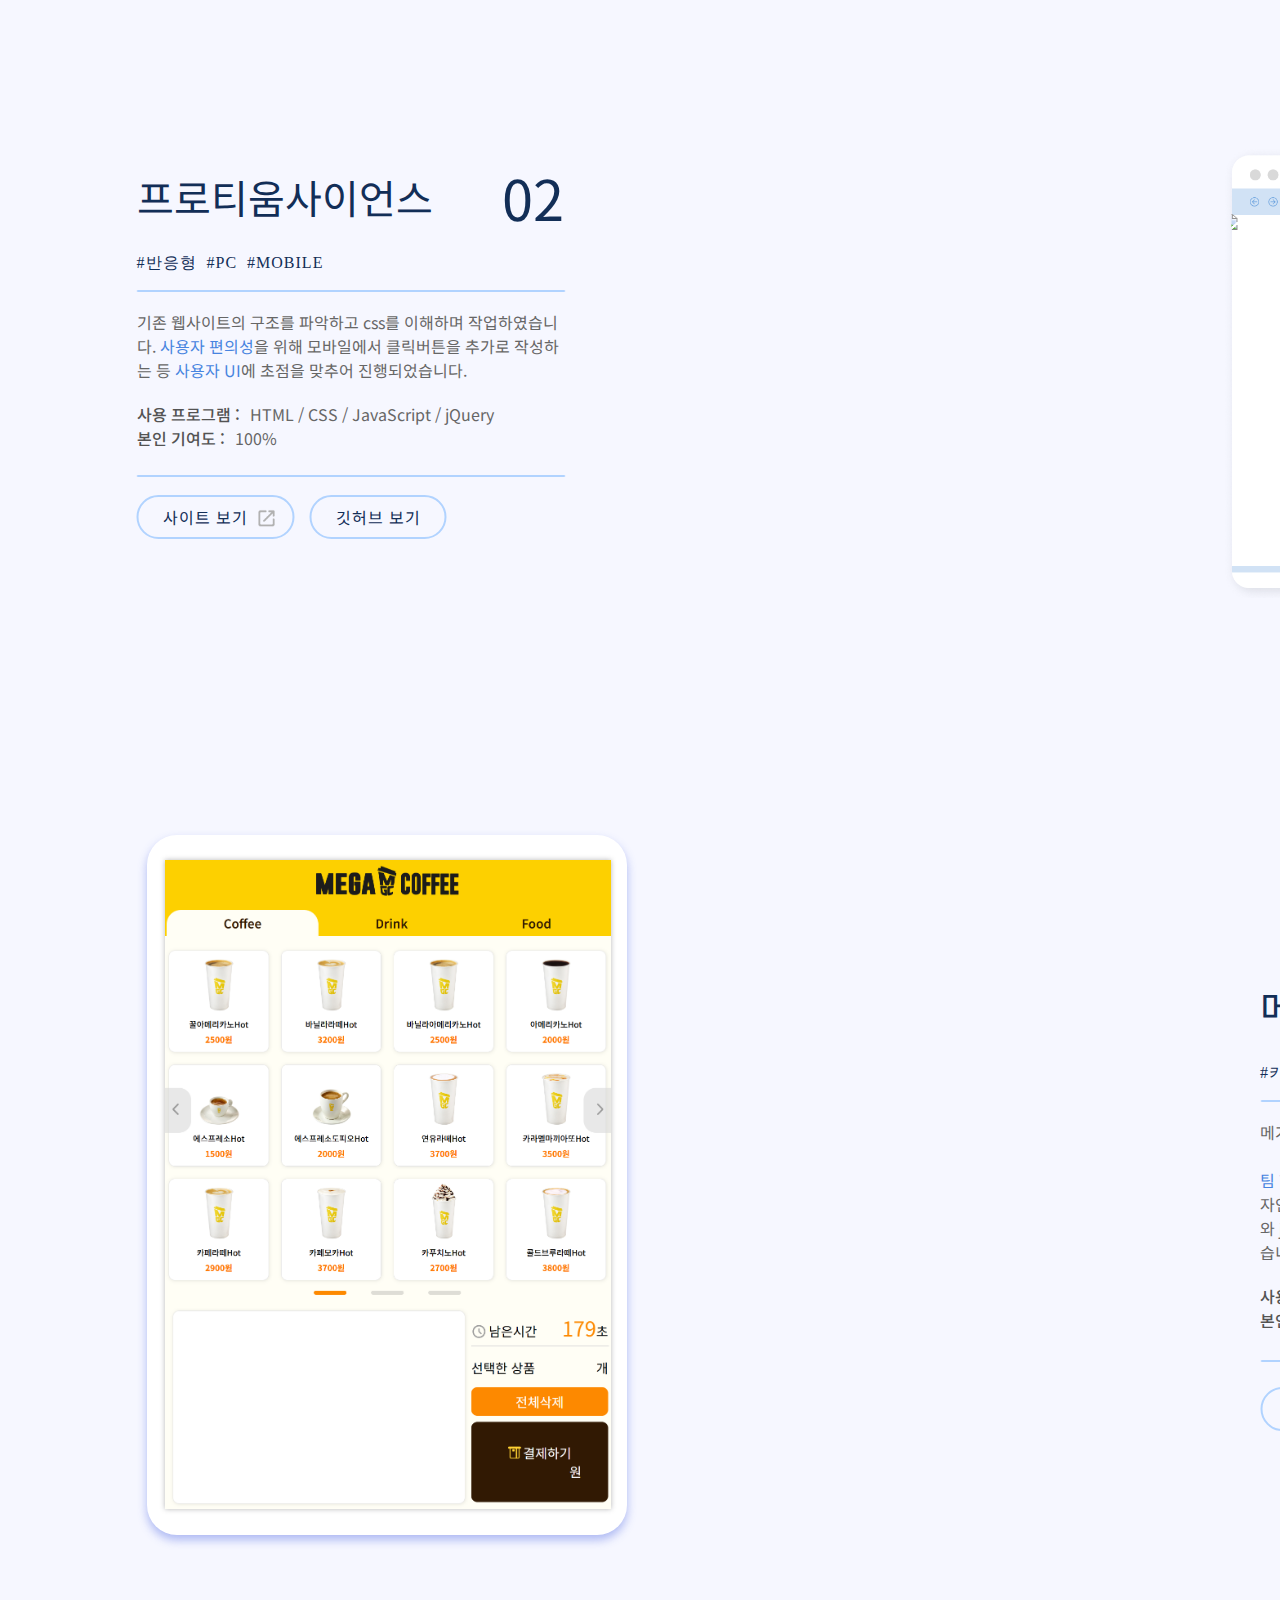
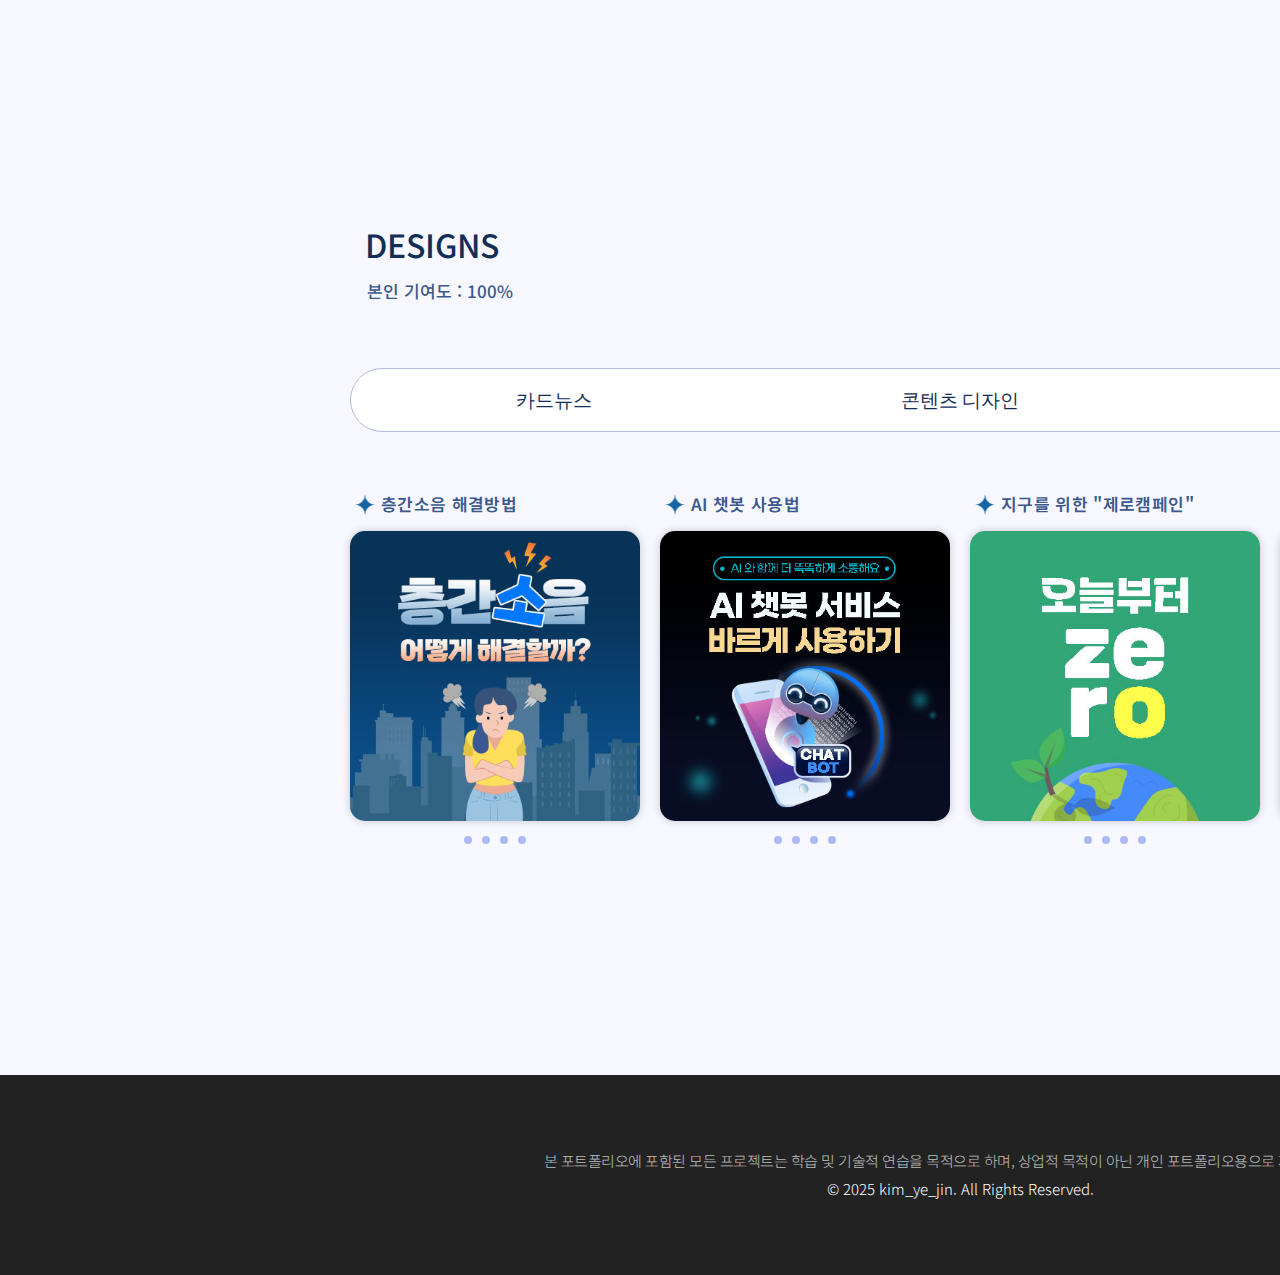
==== commit be58fb69: "Update index.html" ====
--- a/index.html
+++ b/index.html
@@ -106,7 +106,7 @@
                                 <span class="note">디자이너 김예진입니다.</span>
                             </h3>
                             <h4>
-                                안녕하세요. 웹 퍼블리셔라는 새로운 분야에 도전하며, 디자인과 창의성으로 가득 찬 세상을 만들어가는 김예진입니다.<br>
+                                안녕하세요. 보다 발전된 디자이너로 거듭나기 위해 새롭게 퍼블리싱에 도전하며 성장하고 있는 김예진입니다.<br>
                                 저는 사용자의 경험을 최우선으로 생각하며, 시각적으로 매력적이고 기능적으로도 불편함이 없는 디자인을 추구합니다.<br>
                                 "발전하되 방전되지 않는" 디자이너로서, 끊임없이 배우고 성장하며 최신 트렌드를 반영한 디자인을 만들어가려고 합니다.
                             </h6>
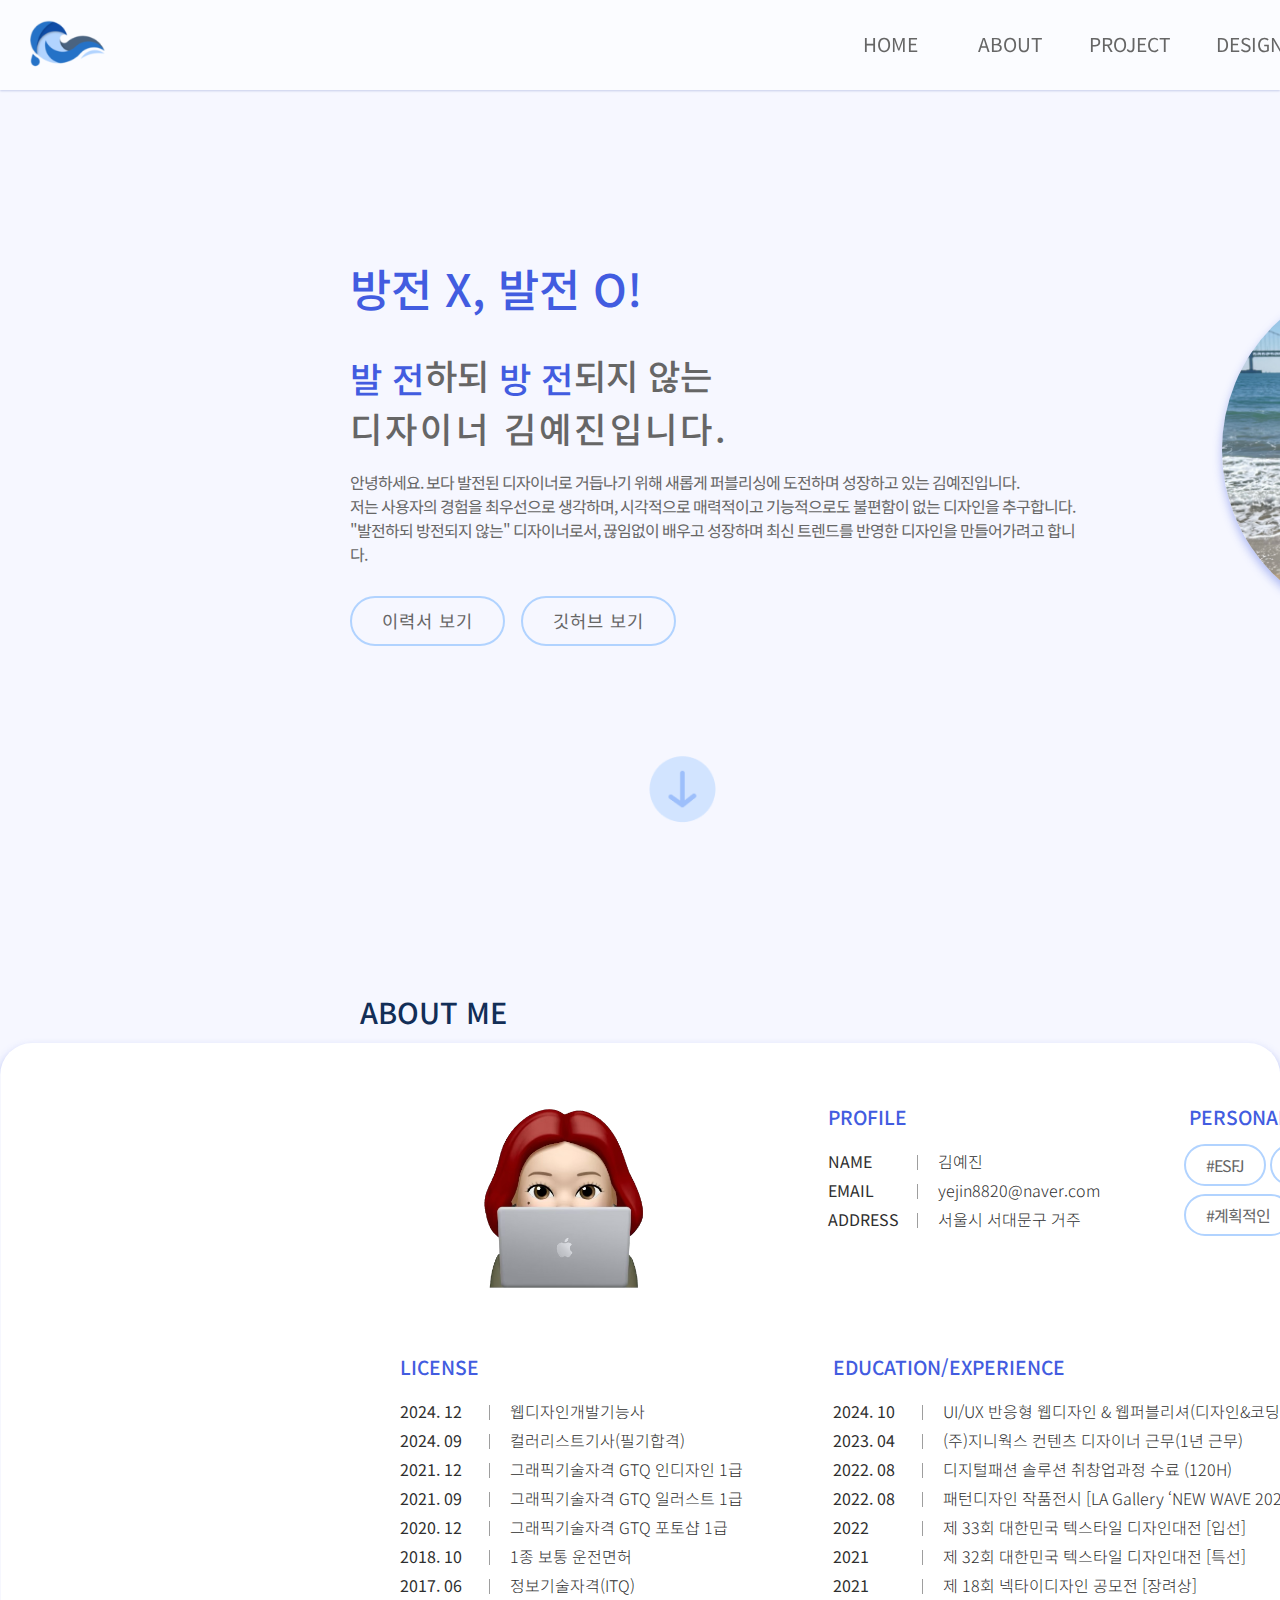
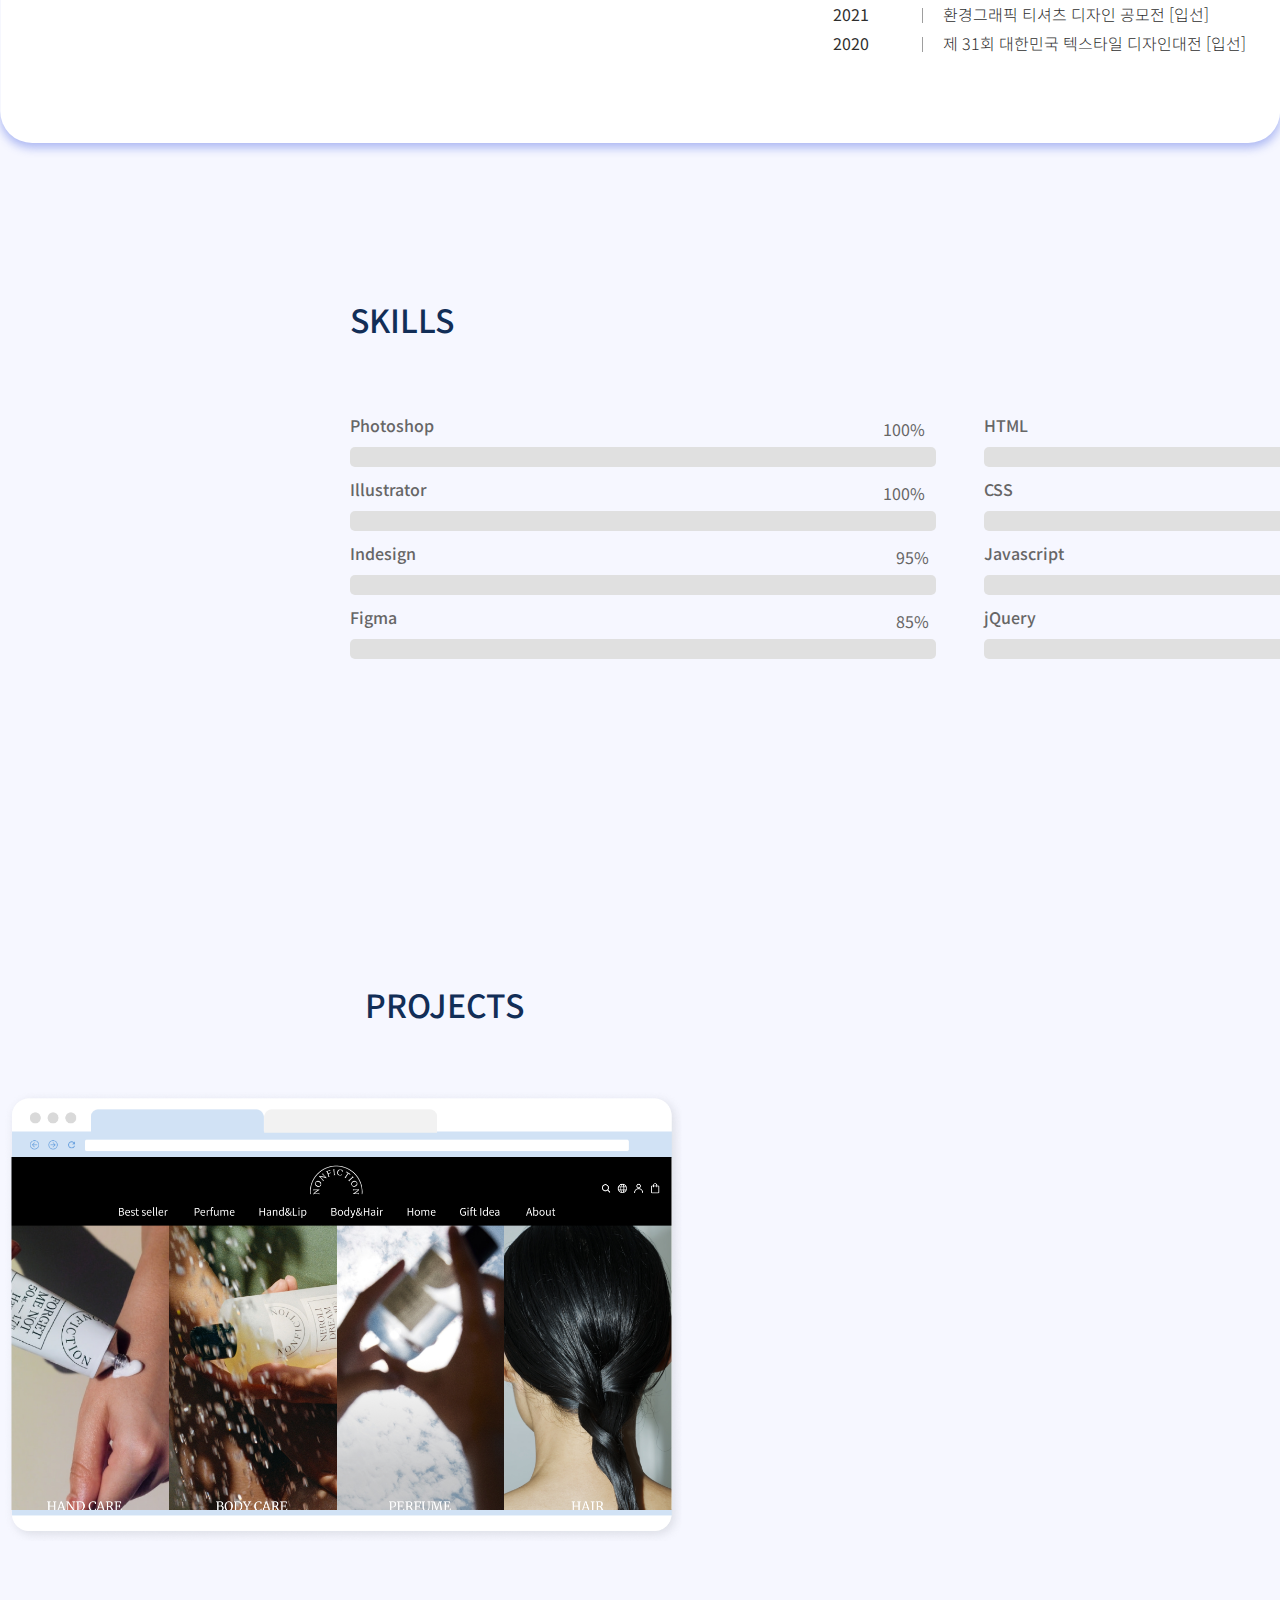
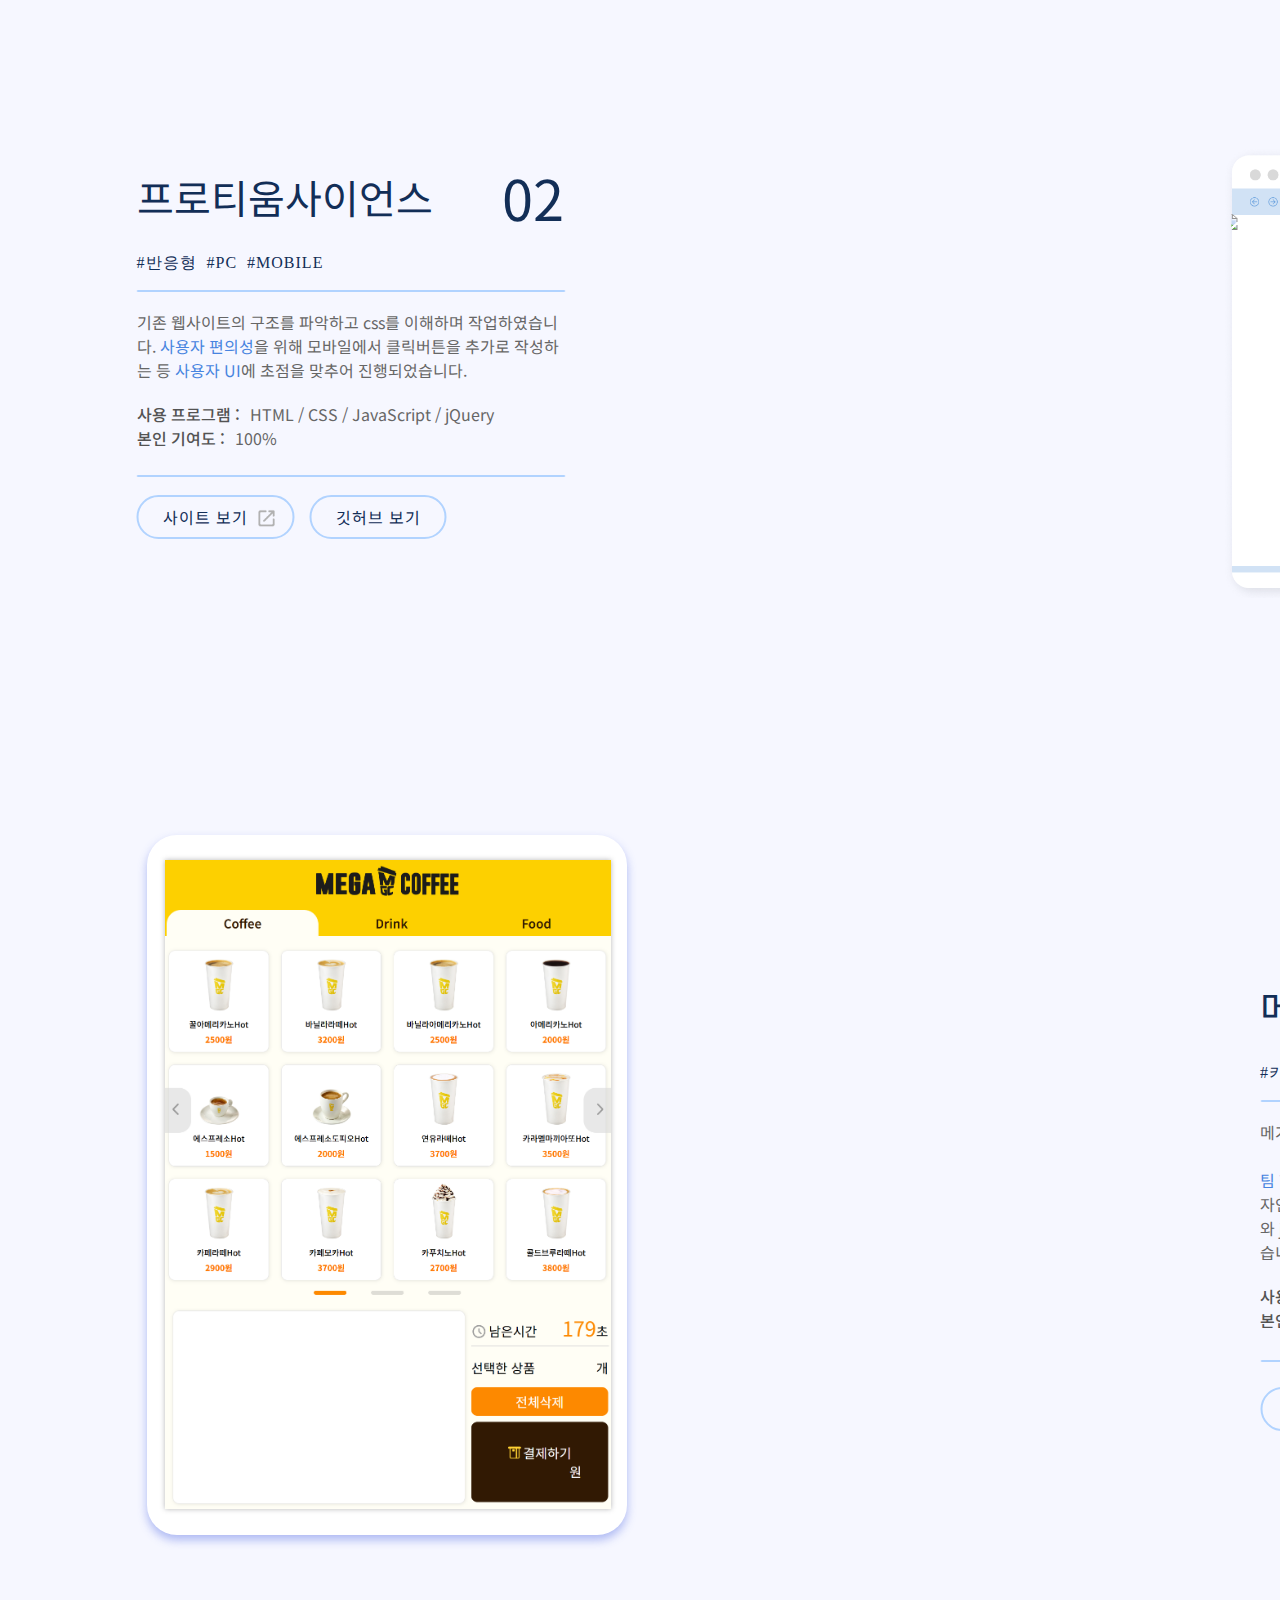
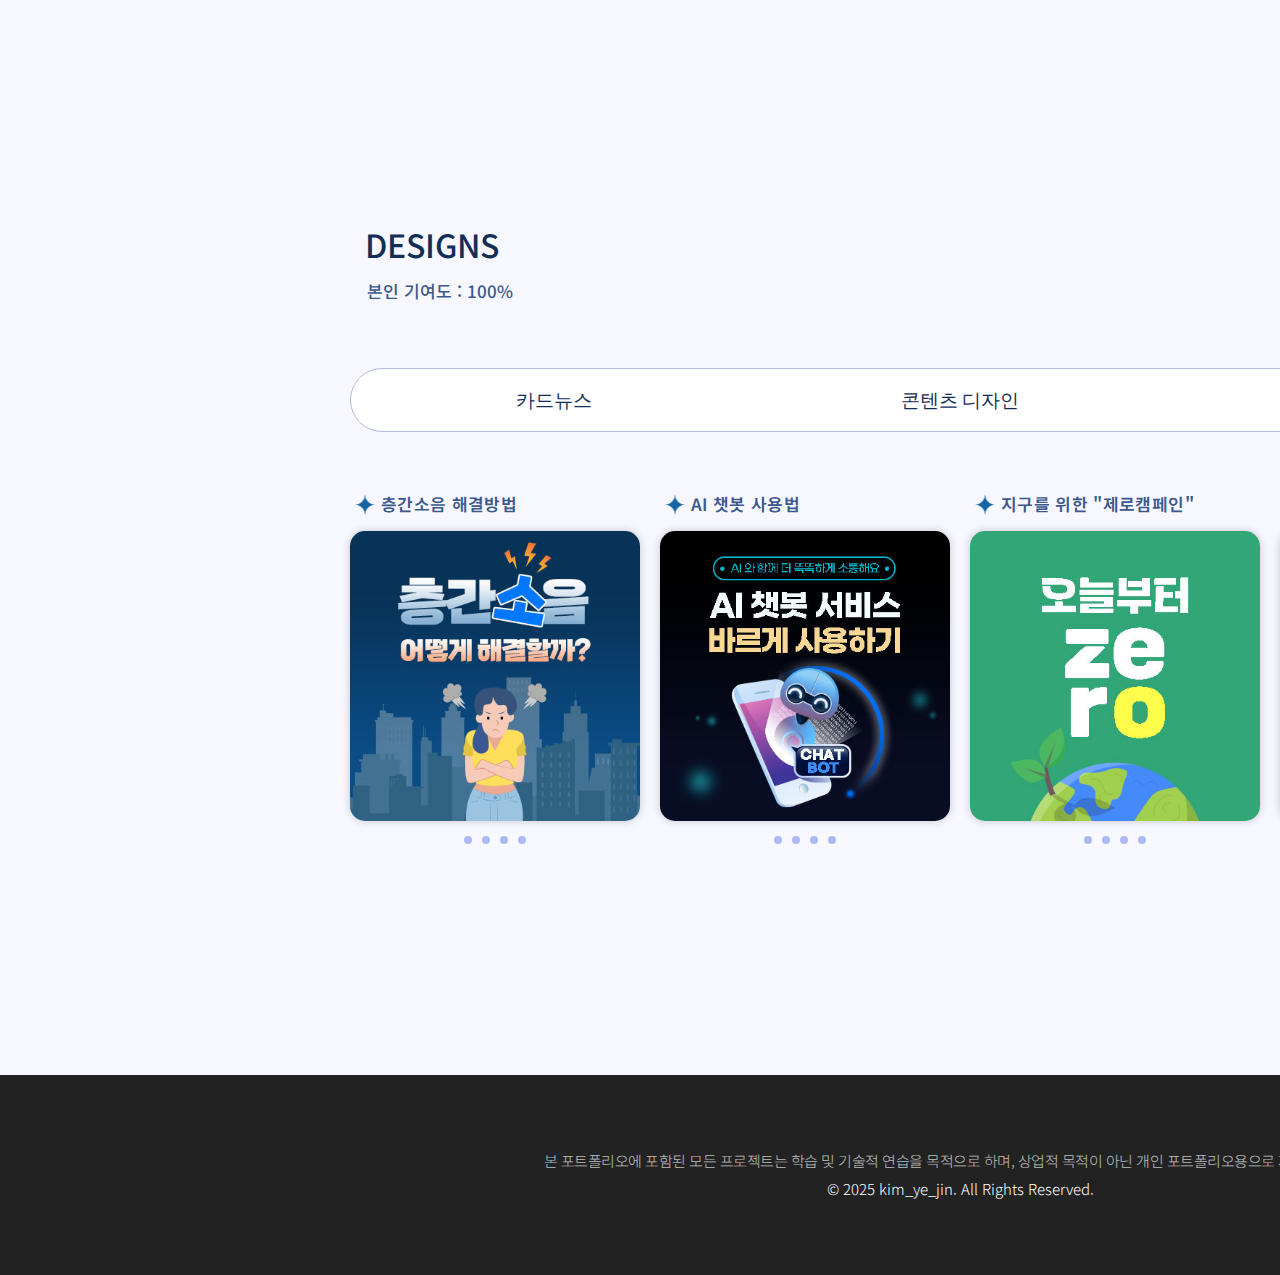
==== commit 893584e9: "Update index.html" ====
--- a/index.html
+++ b/index.html
@@ -22,7 +22,13 @@
     <meta name="msapplication-TileImage" content="imgs/favicon/ms-icon-144x144.png">
     <meta name="theme-color" content="#ffffff">
     <link rel="shortcut icon" href="imgs/favicon/favicon2.png">
+    <!-- favicon -->
     <title>김예진-포트폴리오</title>
+    <meta property="og:url" content="https://yexjinxk.github.io/Portfolio/">
+    <meta property="og:title" content="김예진의 포트폴리오">
+    <meta property="og:type" content="website">
+    <meta property="og:image" content="imgs/about/meta_image.png"> 
+    <meta property="og:description" content="발전하되 방전되지 않는 디자이너 김예진의 포트폴리오입니다">
     <link rel="stylesheet" href="styles/common.css">
     <link rel="stylesheet" href="styles/intro.css">
     <script src="https://code.jquery.com/jquery-3.7.1.min.js" integrity="sha256-/JqT3SQfawRcv/BIHPThkBvs0OEvtFFmqPF/lYI/Cxo=" crossorigin="anonymous"></script>
@@ -111,8 +117,8 @@
                                 "발전하되 방전되지 않는" 디자이너로서, 끊임없이 배우고 성장하며 최신 트렌드를 반영한 디자인을 만들어가려고 합니다.
                             </h6>
                             <div class="links">
-                                <a href="https://drive.google.com/file/d/1QbtKqgZjoIJdwl25CCjLU8IOQj7lBeBa/view?usp=sharing" target="_blank">이력서 보기</a>
-                                <a href="https://github.com/yexjinxk" target="_blank">깃허브 보기</a>
+                                <a href="https://drive.google.com/file/d/1Ypk3glF5AY6oLooujoJcYLPylSZVCf4S/view?usp=sharing" target="_blank">이력서 보기</a>
+                                <a href="https://github.com/yexjinxk/Portfolio" target="_blank">깃허브 보기</a>
                             </div>
                         </div>
                         <div class="pic">
@@ -424,7 +430,7 @@
                             </ul>
                             <div class="btn-box">
                                 <a href="pj/kiosk/index.html" class="demo-site" target="_blank">키오스크 바로가기</a>
-                                <a href="https://github.com/yexjinxk/kiosk" target="_blank">깃허브 보기</a>
+                                <a href="https://github.com/yexjinxk/Mega_kiosk" target="_blank">깃허브 보기</a>
                             </div>
                         </div>
                     </div>
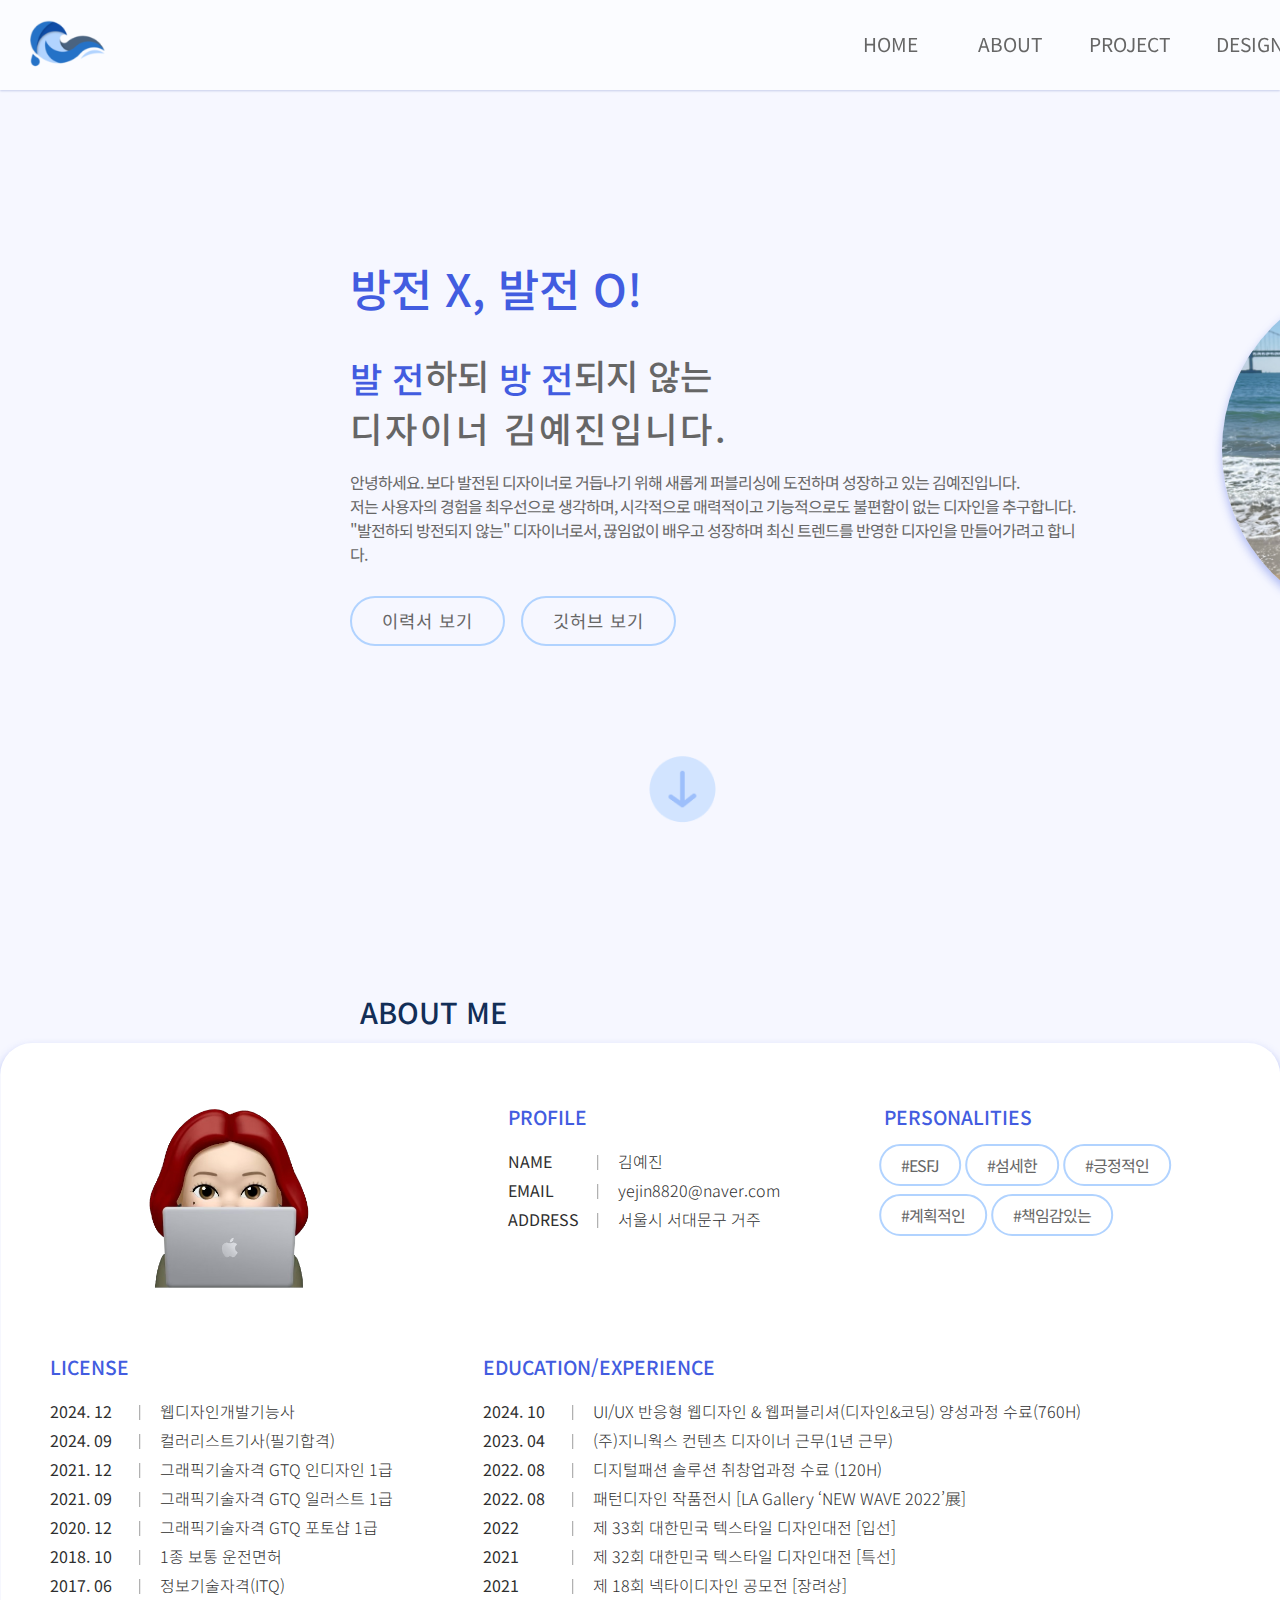
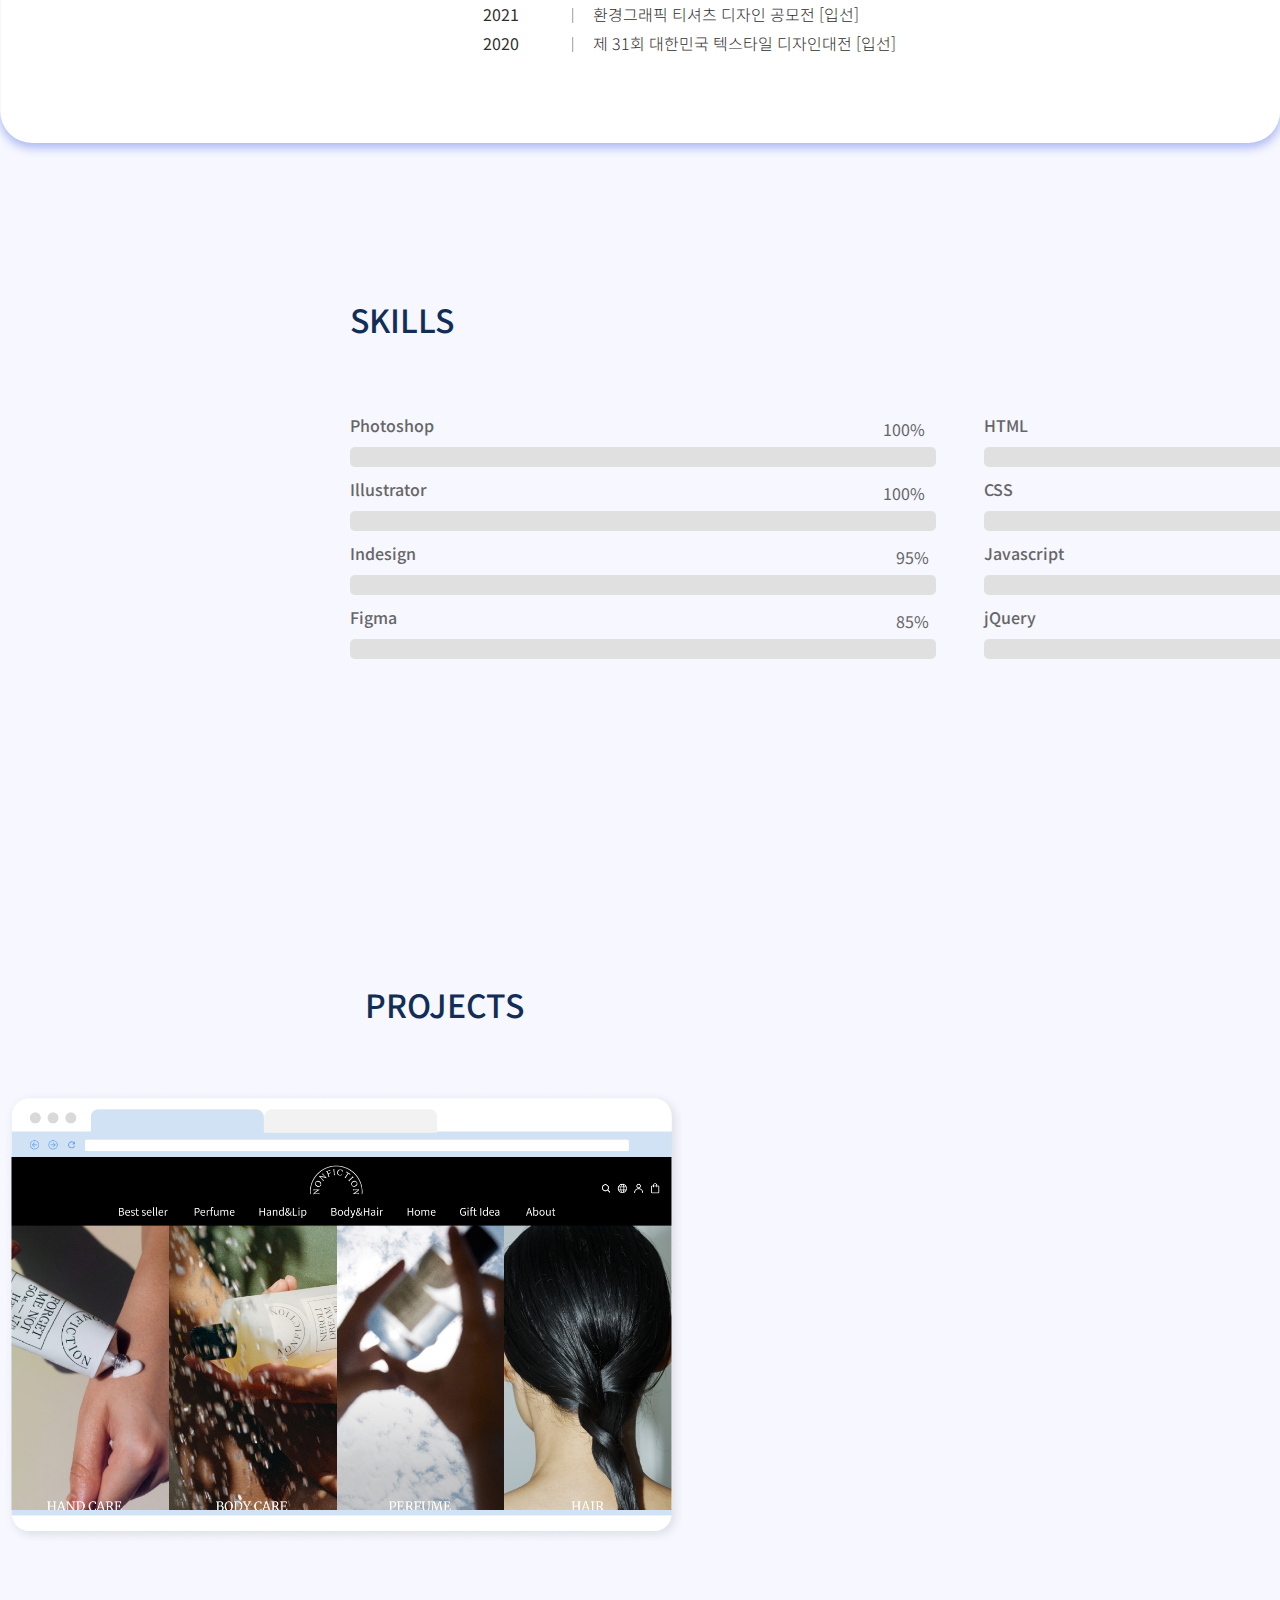
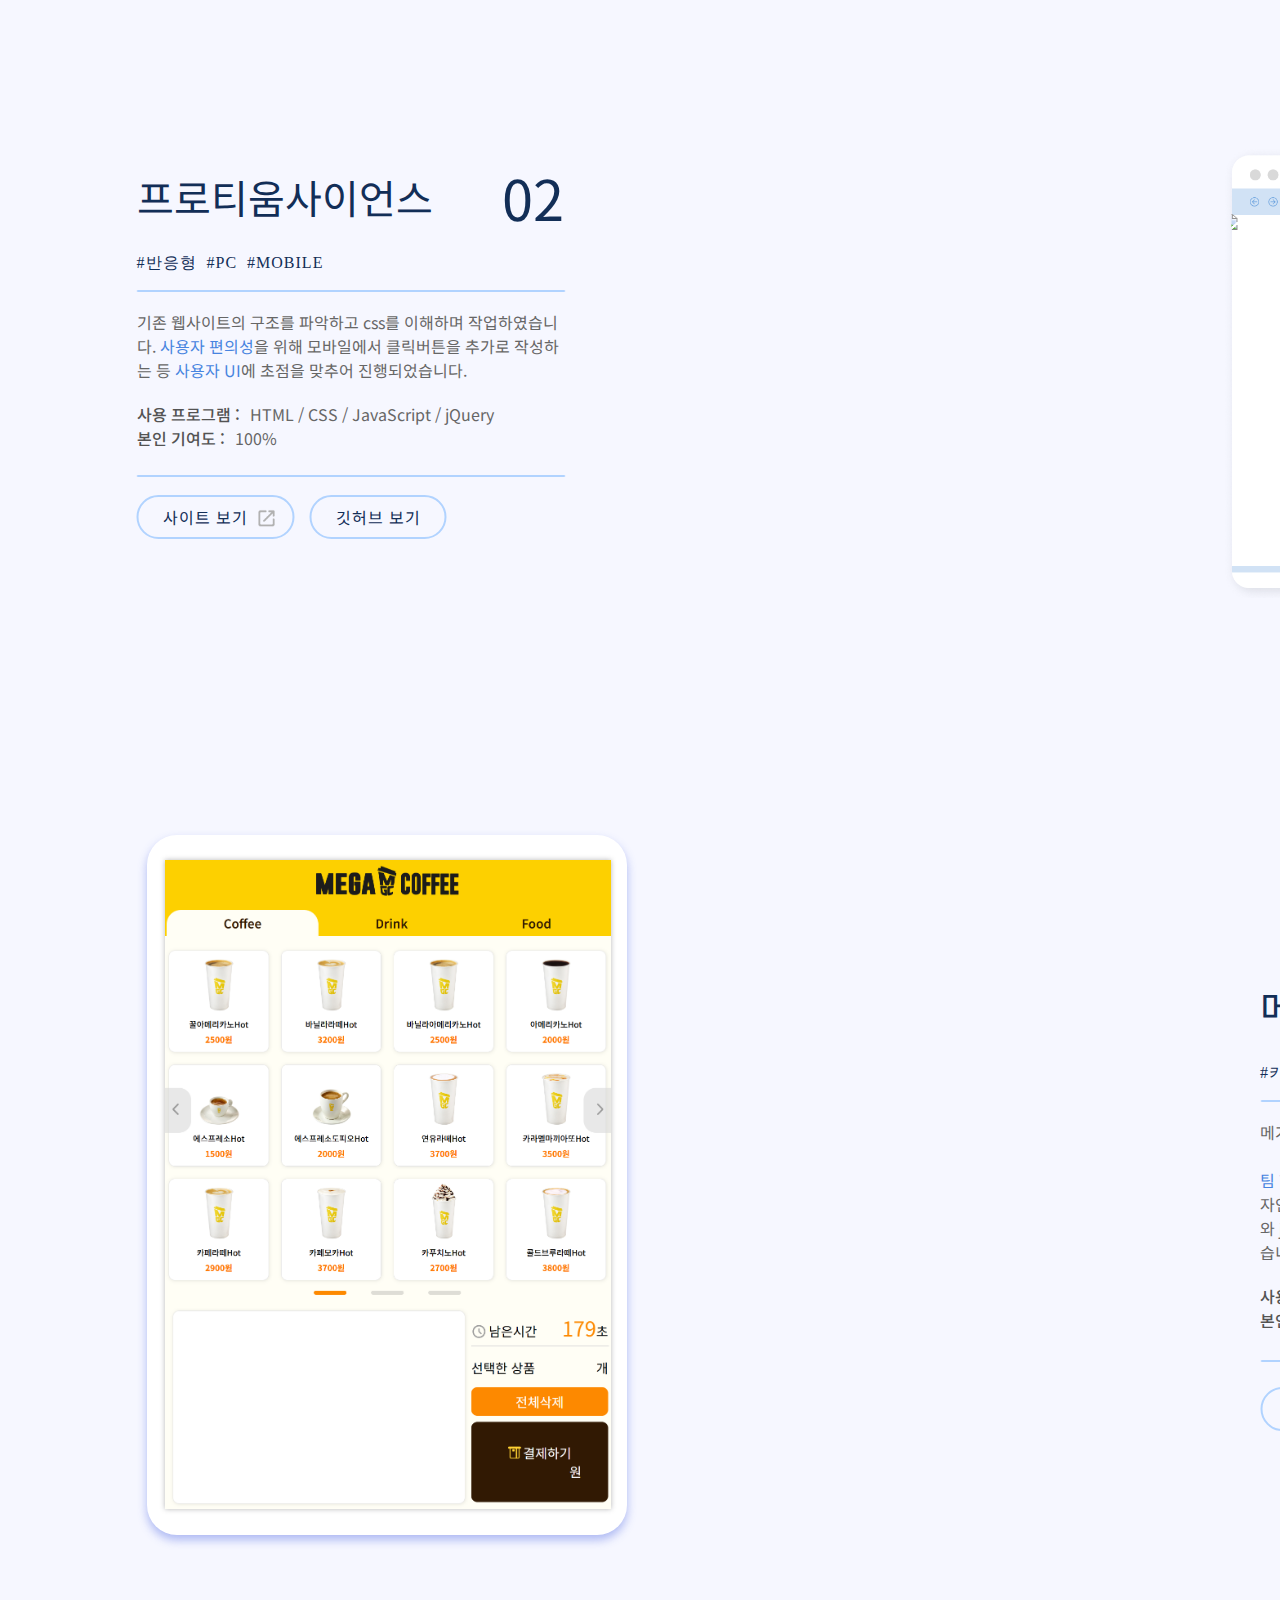
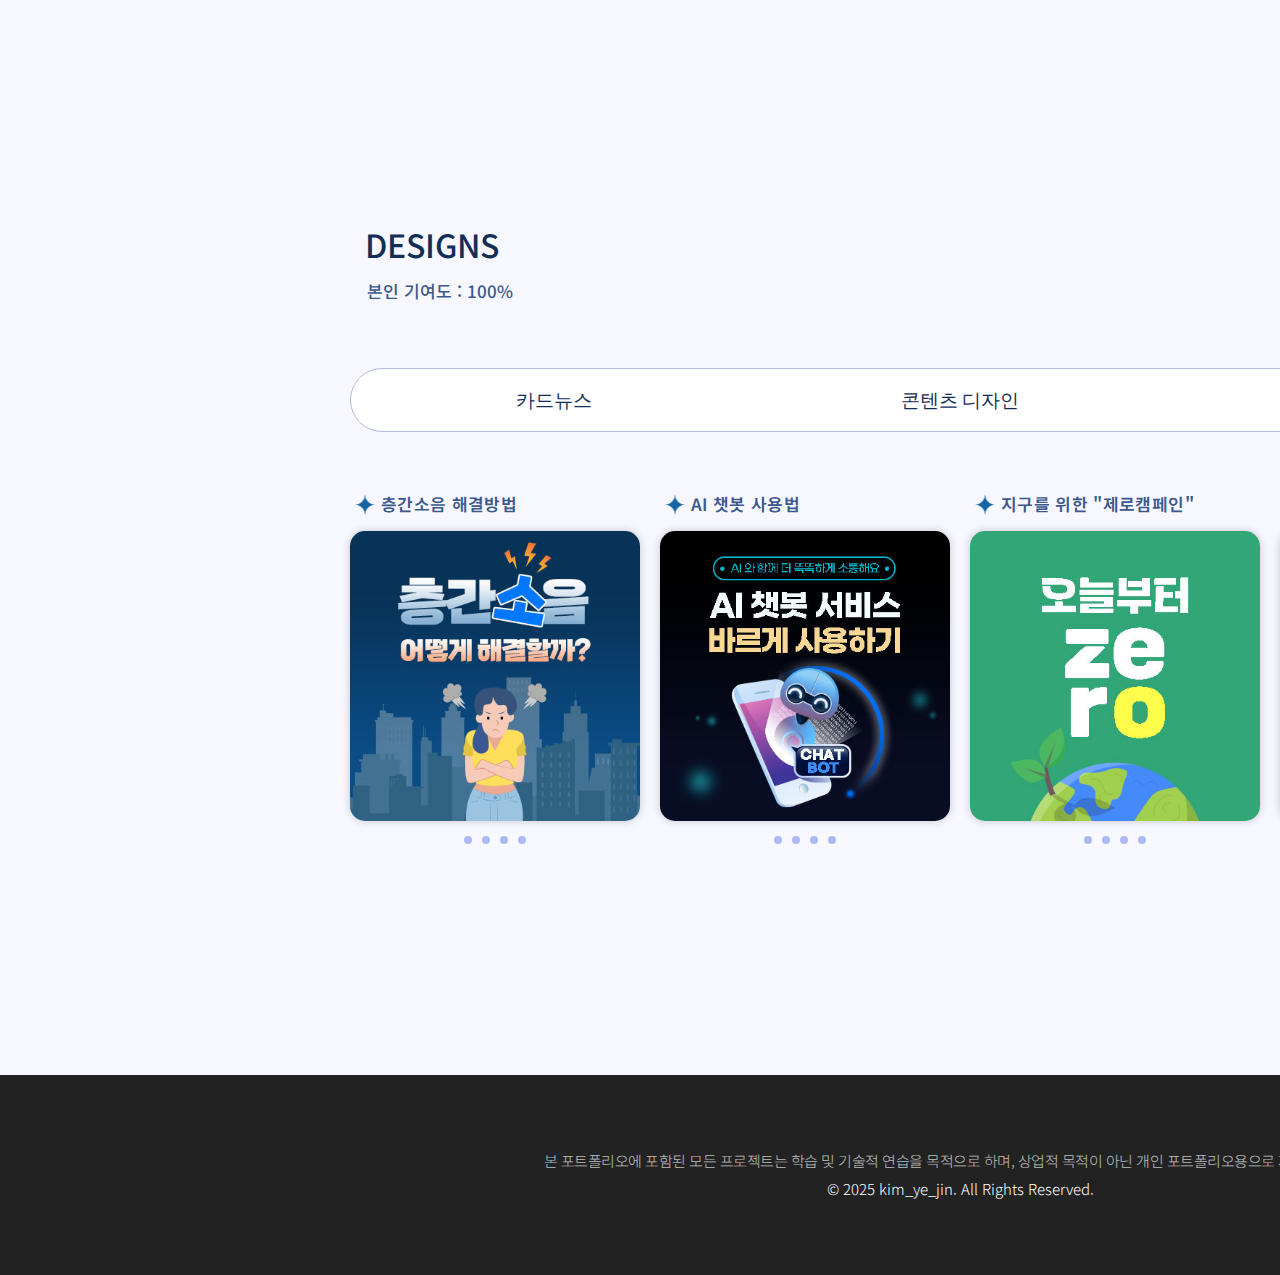
==== commit 694e1f6e: "Update index.html" ====
--- a/index.html
+++ b/index.html
@@ -134,102 +134,104 @@
             </section>
             <section id="about">
                 <h2 class="title">ABOUT ME</h2>
-                <div class="box_wrapper"></div>
-                <div class="about_ct">
-                    <img class="about_img" src="imgs/about/020156617.png" alt="김예진">
-                    <div class="about_txt1">
-                        <div class="about_tit">
-                            <p>PROFILE</p>
-                            <dl>
-                                <dt class="hidden">프로필</dt>
-                                <dd>
-                                    <strong>NAME</strong>김예진
-                                </dd>
-                                <dd>
-                                    <strong>EMAIL</strong>yejin8820@naver.com
-                                </dd>
-                                <dd>
-                                    <strong>ADDRESS</strong>서울시 서대문구 거주
-                                </dd>
-                            </dl>
-                        </div>
-                    </div>
-                    <div class="about_txt2">
-                        <div class="about_tit">
-                            <p>PERSONALITIES</p>
-                            <span>#ESFJ</span>
-                            <span>#섬세한</span>
-                            <span>#긍정적인</span><br>
-                            <span>#계획적인</span>
-                            <span>#책임감있는</span>
+                <div class="box_wrapper">
+                    <div class="about_ct">
+                        <img class="about_img" src="imgs/about/020156617.png" alt="김예진">
+                        <div class="about_txt1">
+                            <div class="about_tit">
+                                <p>PROFILE</p>
+                                <dl>
+                                    <dt class="hidden">프로필</dt>
+                                    <dd>
+                                        <strong>NAME</strong>김예진
+                                    </dd>
+                                    <dd>
+                                        <strong>EMAIL</strong>yejin8820@naver.com
+                                    </dd>
+                                    <dd>
+                                        <strong>ADDRESS</strong>서울시 서대문구 거주
+                                    </dd>
+                                </dl>
+                            </div>
+                        </div>
+                        <div class="about_txt2">
+                            <div class="about_tit">
+                                <p>PERSONALITIES</p>
+                                <span>#ESFJ</span>
+                                <span>#섬세한</span>
+                                <span>#긍정적인</span><br>
+                                <span>#계획적인</span>
+                                <span>#책임감있는</span>
+                            </div>
+                        </div>
+                    </div>
+                    <div class="about_ct2">
+                        <div class="about_txt3">
+                            <div class="about_tit">
+                                <p>LICENSE</p>
+                                <dl>
+                                    <dt class="hidden">자격증</dt>
+                                    <dd>
+                                        <strong>2024. 12</strong>웹디자인개발기능사
+                                    </dd>
+                                    <dd>
+                                        <strong>2024. 09</strong>컬러리스트기사(필기합격)
+                                    </dd>
+                                    <dd>
+                                        <strong>2021. 12</strong>그래픽기술자격 GTQ 인디자인 1급
+                                    </dd>
+                                    <dd>
+                                        <strong>2021. 09</strong>그래픽기술자격 GTQ 일러스트 1급
+                                    </dd>
+                                    <dd>
+                                        <strong>2020. 12</strong>그래픽기술자격 GTQ 포토샵 1급
+                                    </dd>
+                                    <dd>
+                                        <strong>2018. 10</strong>1종 보통 운전면허
+                                    </dd>
+                                    <dd>
+                                        <strong>2017. 06</strong>정보기술자격(ITQ)
+                                    </dd>
+                                </dl>
+                            </div>
+                        </div>
+                        <div class="about_txt4">
+                            <div class="about_tit">
+                                <p>EDUCATION/EXPERIENCE</p>
+                                <dl>
+                                    <dt class="hidden">교육/경험사항</dt>
+                                    <dd>
+                                        <strong>2024. 10</strong>UI/UX 반응형 웹디자인 & 웹퍼블리셔(디자인&코딩) 양성과정 수료(760H)
+                                    </dd>
+                                    <dd>
+                                        <strong>2023. 04</strong>(주)지니웍스 컨텐츠 디자이너 근무(1년 근무)
+                                    </dd>
+                                    <dd>
+                                        <strong>2022. 08</strong>디지털패션 솔루션 취창업과정 수료 (120H)
+                                    </dd>
+                                    <dd>
+                                        <strong>2022. 08</strong>패턴디자인 작품전시 [LA Gallery ‘NEW WAVE 2022’展]
+                                    </dd>
+                                    <dd>
+                                        <strong>2022</strong>제 33회 대한민국 텍스타일 디자인대전 [입선]
+                                    </dd>
+                                    <dd>
+                                        <strong>2021</strong>제 32회 대한민국 텍스타일 디자인대전 [특선]
+                                    </dd>
+                                    <dd>
+                                        <strong>2021</strong>제 18회 넥타이디자인 공모전 [장려상]
+                                    </dd>
+                                    <dd>
+                                        <strong>2021</strong>환경그래픽 티셔츠 디자인 공모전 [입선]
+                                    </dd>
+                                    <dd>
+                                        <strong>2020</strong>제 31회 대한민국 텍스타일 디자인대전 [입선]
+                                    </dd>
+                                </dl>
+                            </div>
                         </div>
                     </div>
                 </div>
-                <div class="about_ct2">
-                    <div class="about_txt3">
-                        <div class="about_tit">
-                            <p>LICENSE</p>
-                            <dl>
-                                <dt class="hidden">자격증</dt>
-                                <dd>
-                                    <strong>2024. 12</strong>웹디자인개발기능사
-                                </dd>
-                                <dd>
-                                    <strong>2024. 09</strong>컬러리스트기사(필기합격)
-                                </dd>
-                                <dd>
-                                    <strong>2021. 12</strong>그래픽기술자격 GTQ 인디자인 1급
-                                </dd>
-                                <dd>
-                                    <strong>2021. 09</strong>그래픽기술자격 GTQ 일러스트 1급
-                                </dd>
-                                <dd>
-                                    <strong>2020. 12</strong>그래픽기술자격 GTQ 포토샵 1급
-                                </dd>
-                                <dd>
-                                    <strong>2018. 10</strong>1종 보통 운전면허
-                                </dd>
-                                <dd>
-                                    <strong>2017. 06</strong>정보기술자격(ITQ)
-                                </dd>
-                            </dl>
-                        </div>
-                    </div>
-                    <div class="about_txt4">
-                        <div class="about_tit">
-                            <p>EDUCATION/EXPERIENCE</p>
-                            <dl>
-                                <dt class="hidden">교육/경험사항</dt>
-                                <dd>
-                                    <strong>2024. 10</strong>UI/UX 반응형 웹디자인 & 웹퍼블리셔(디자인&코딩) 양성과정 수료(760H)
-                                </dd>
-                                <dd>
-                                    <strong>2023. 04</strong>(주)지니웍스 컨텐츠 디자이너 근무(1년 근무)
-                                </dd>
-                                <dd>
-                                    <strong>2022. 08</strong>디지털패션 솔루션 취창업과정 수료 (120H)
-                                </dd>
-                                <dd>
-                                    <strong>2022. 08</strong>패턴디자인 작품전시 [LA Gallery ‘NEW WAVE 2022’展]
-                                </dd>
-                                <dd>
-                                    <strong>2022</strong>제 33회 대한민국 텍스타일 디자인대전 [입선]
-                                </dd>
-                                <dd>
-                                    <strong>2021</strong>제 32회 대한민국 텍스타일 디자인대전 [특선]
-                                </dd>
-                                <dd>
-                                    <strong>2021</strong>제 18회 넥타이디자인 공모전 [장려상]
-                                </dd>
-                                <dd>
-                                    <strong>2021</strong>환경그래픽 티셔츠 디자인 공모전 [입선]
-                                </dd>
-                                <dd>
-                                    <strong>2020</strong>제 31회 대한민국 텍스타일 디자인대전 [입선]
-                                </dd>
-                            </dl>
-                        </div>
-                    </div>
             </section>
             <div id="skills">
                 <h2 class="title">SKILLS</h2>
